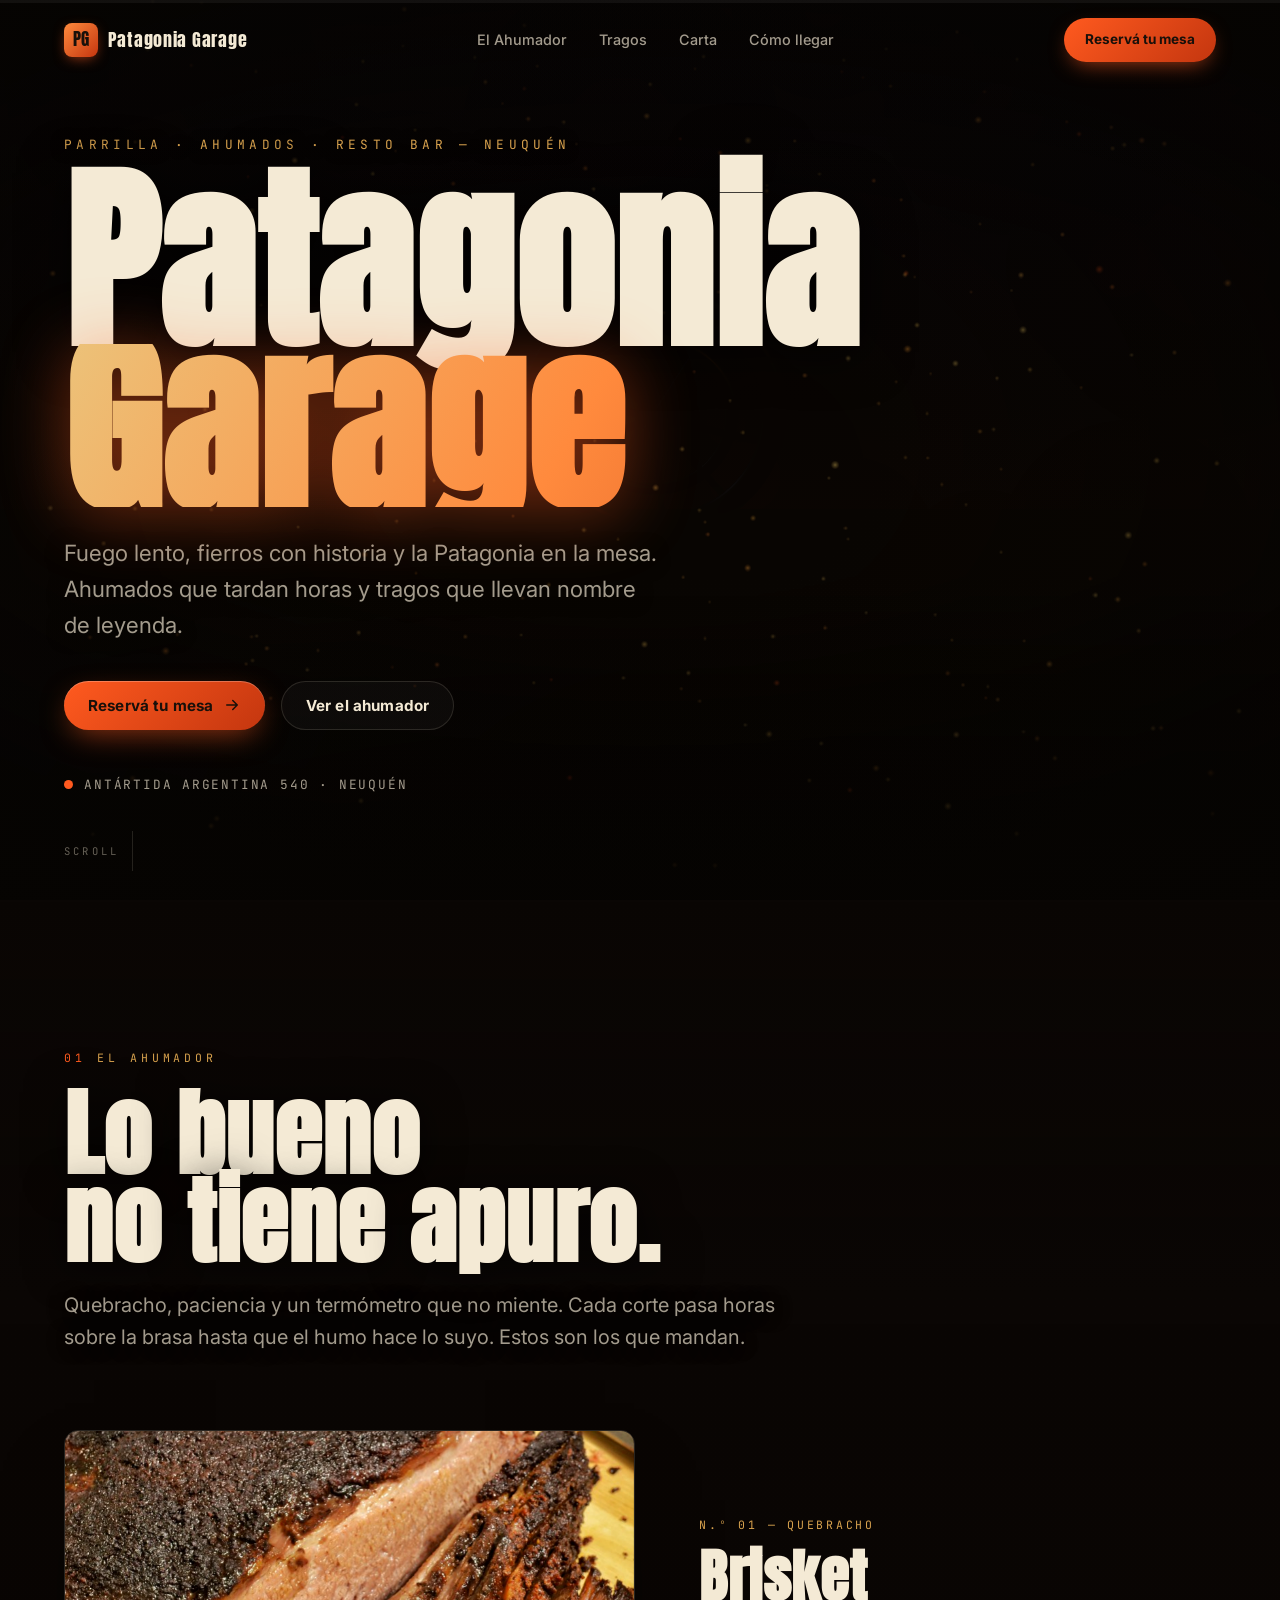
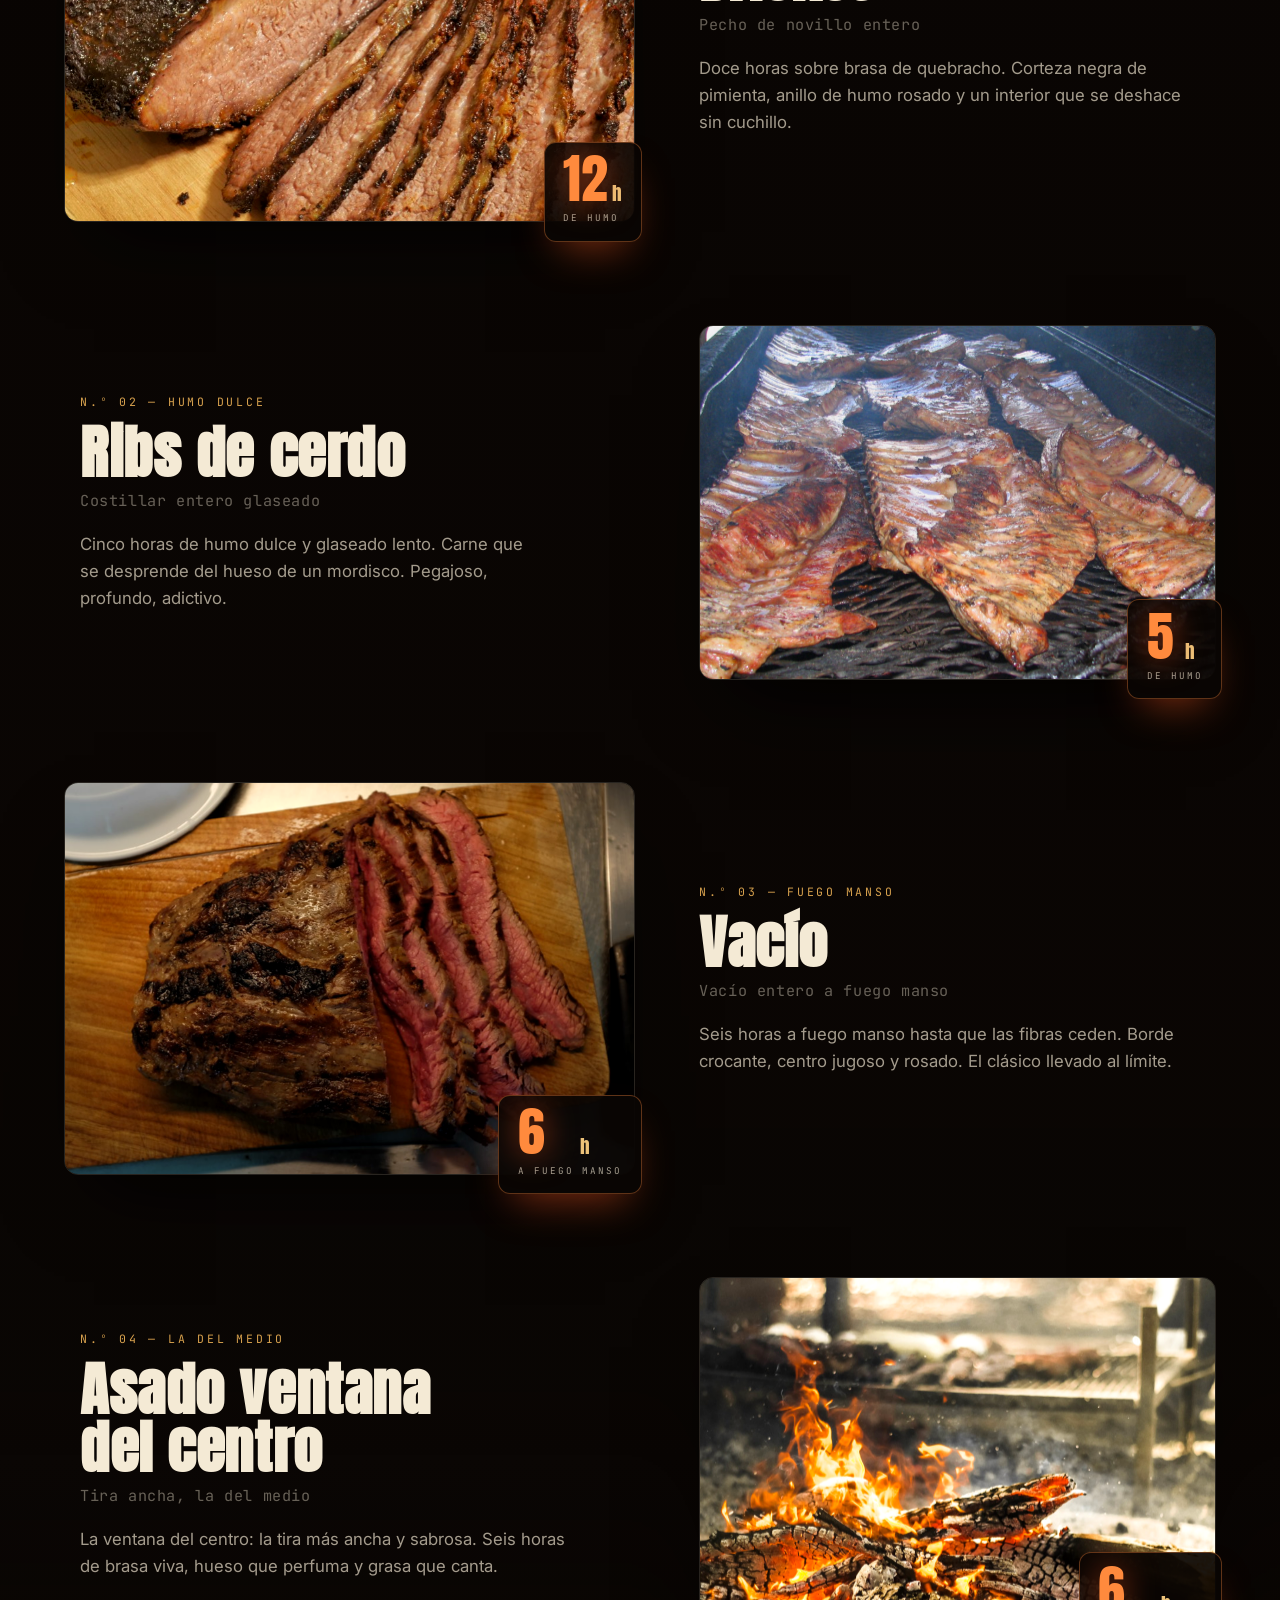
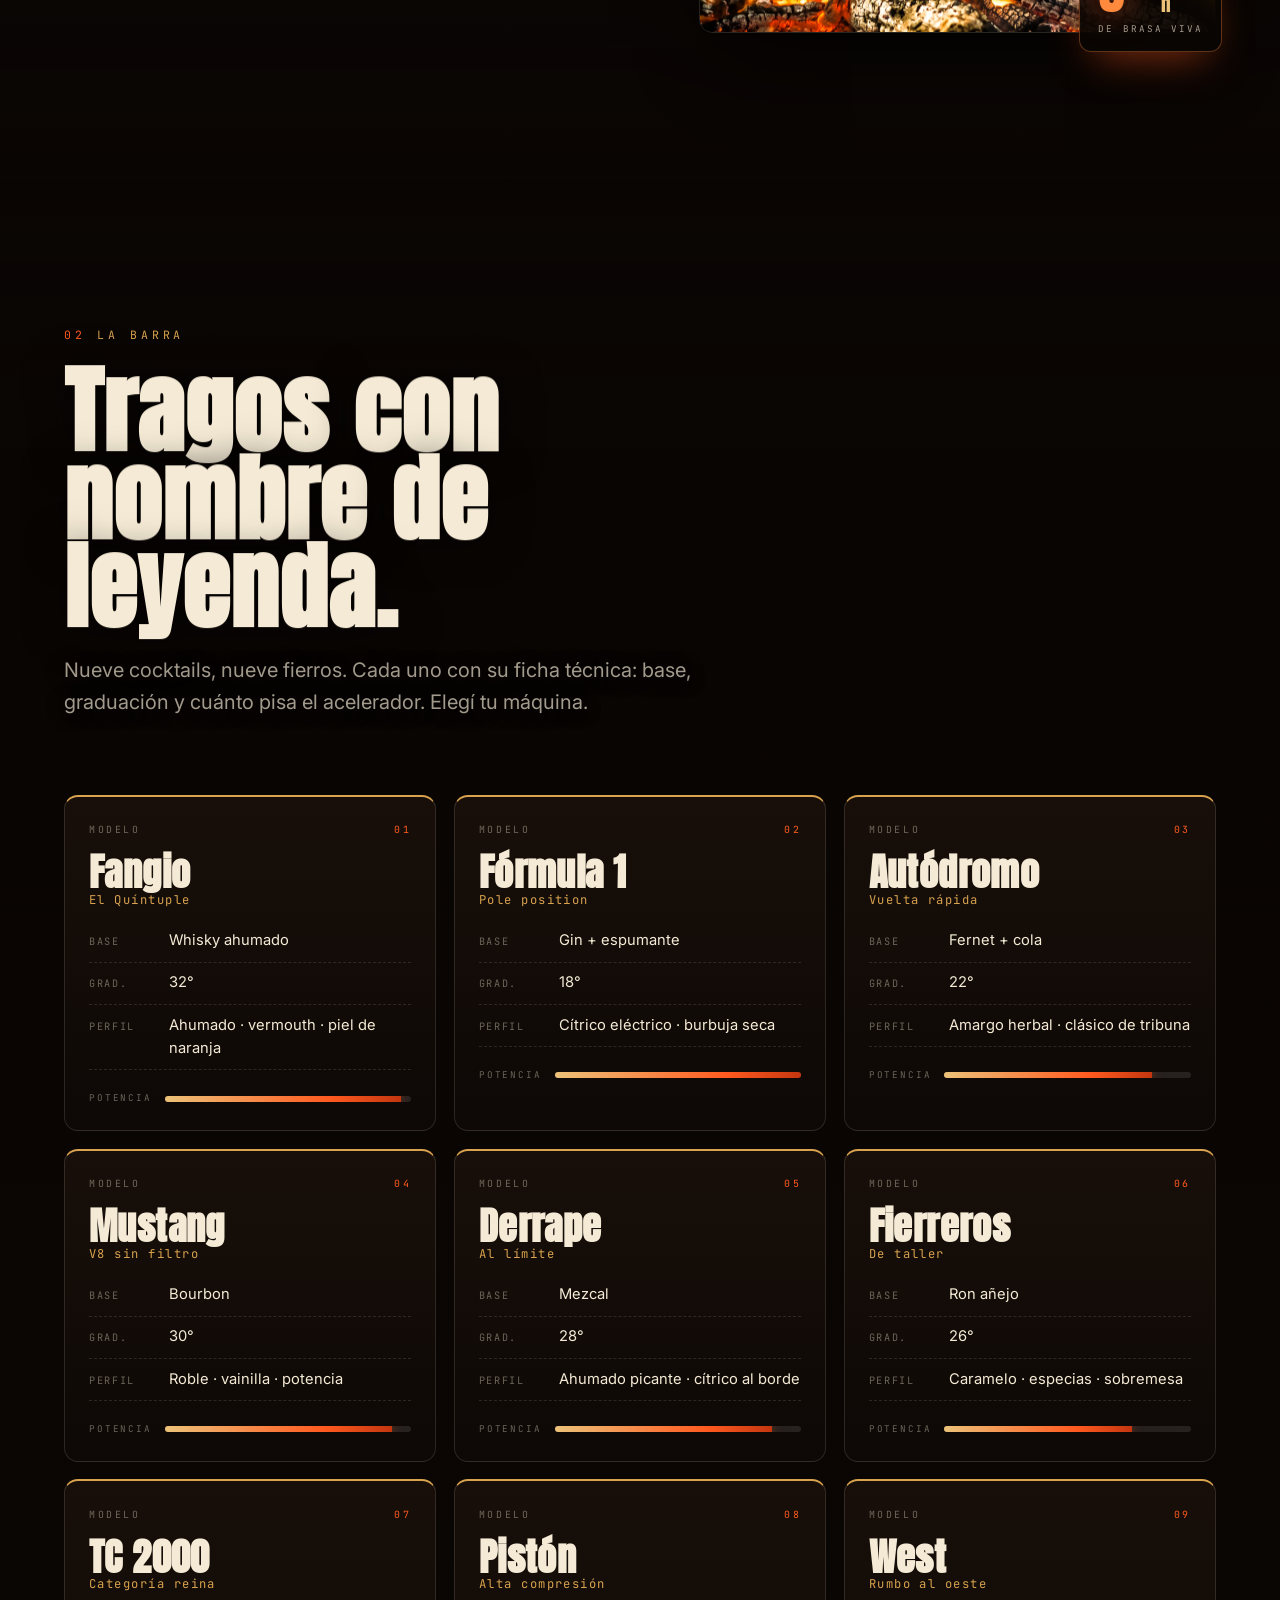
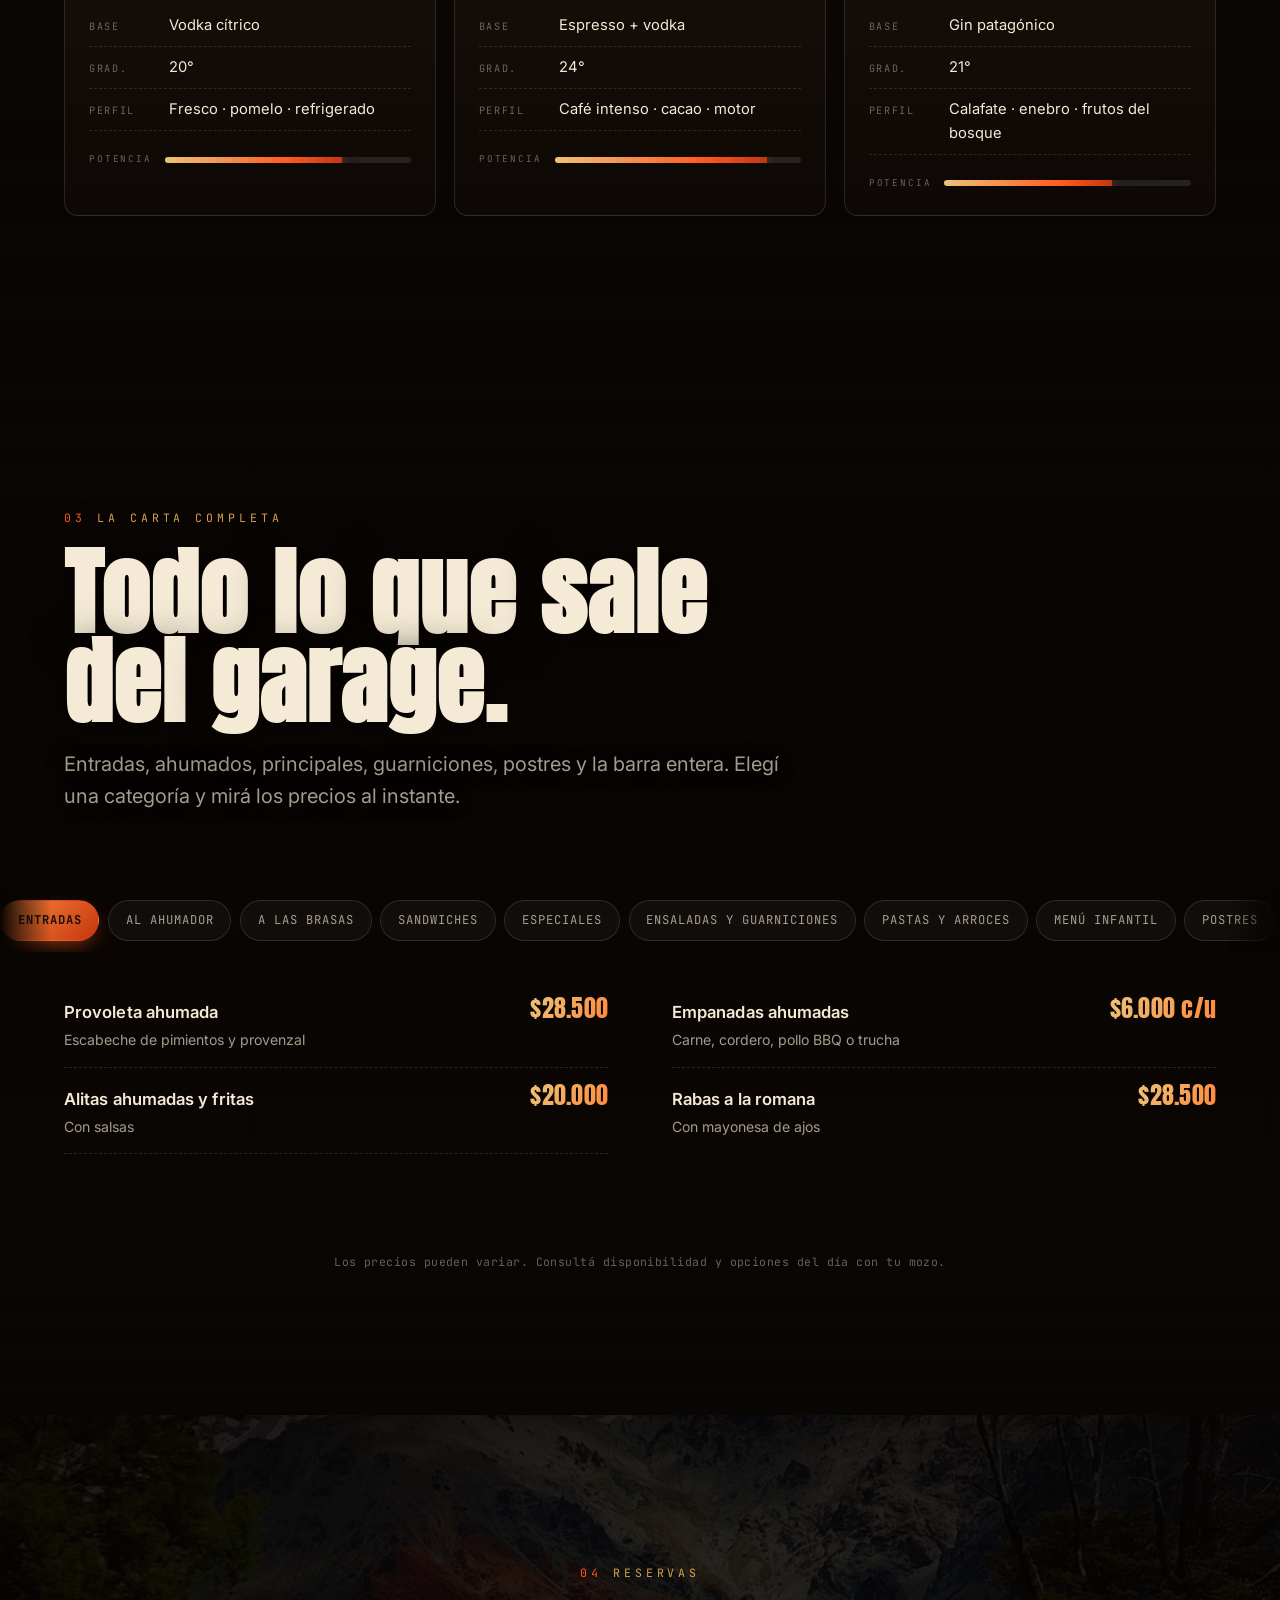
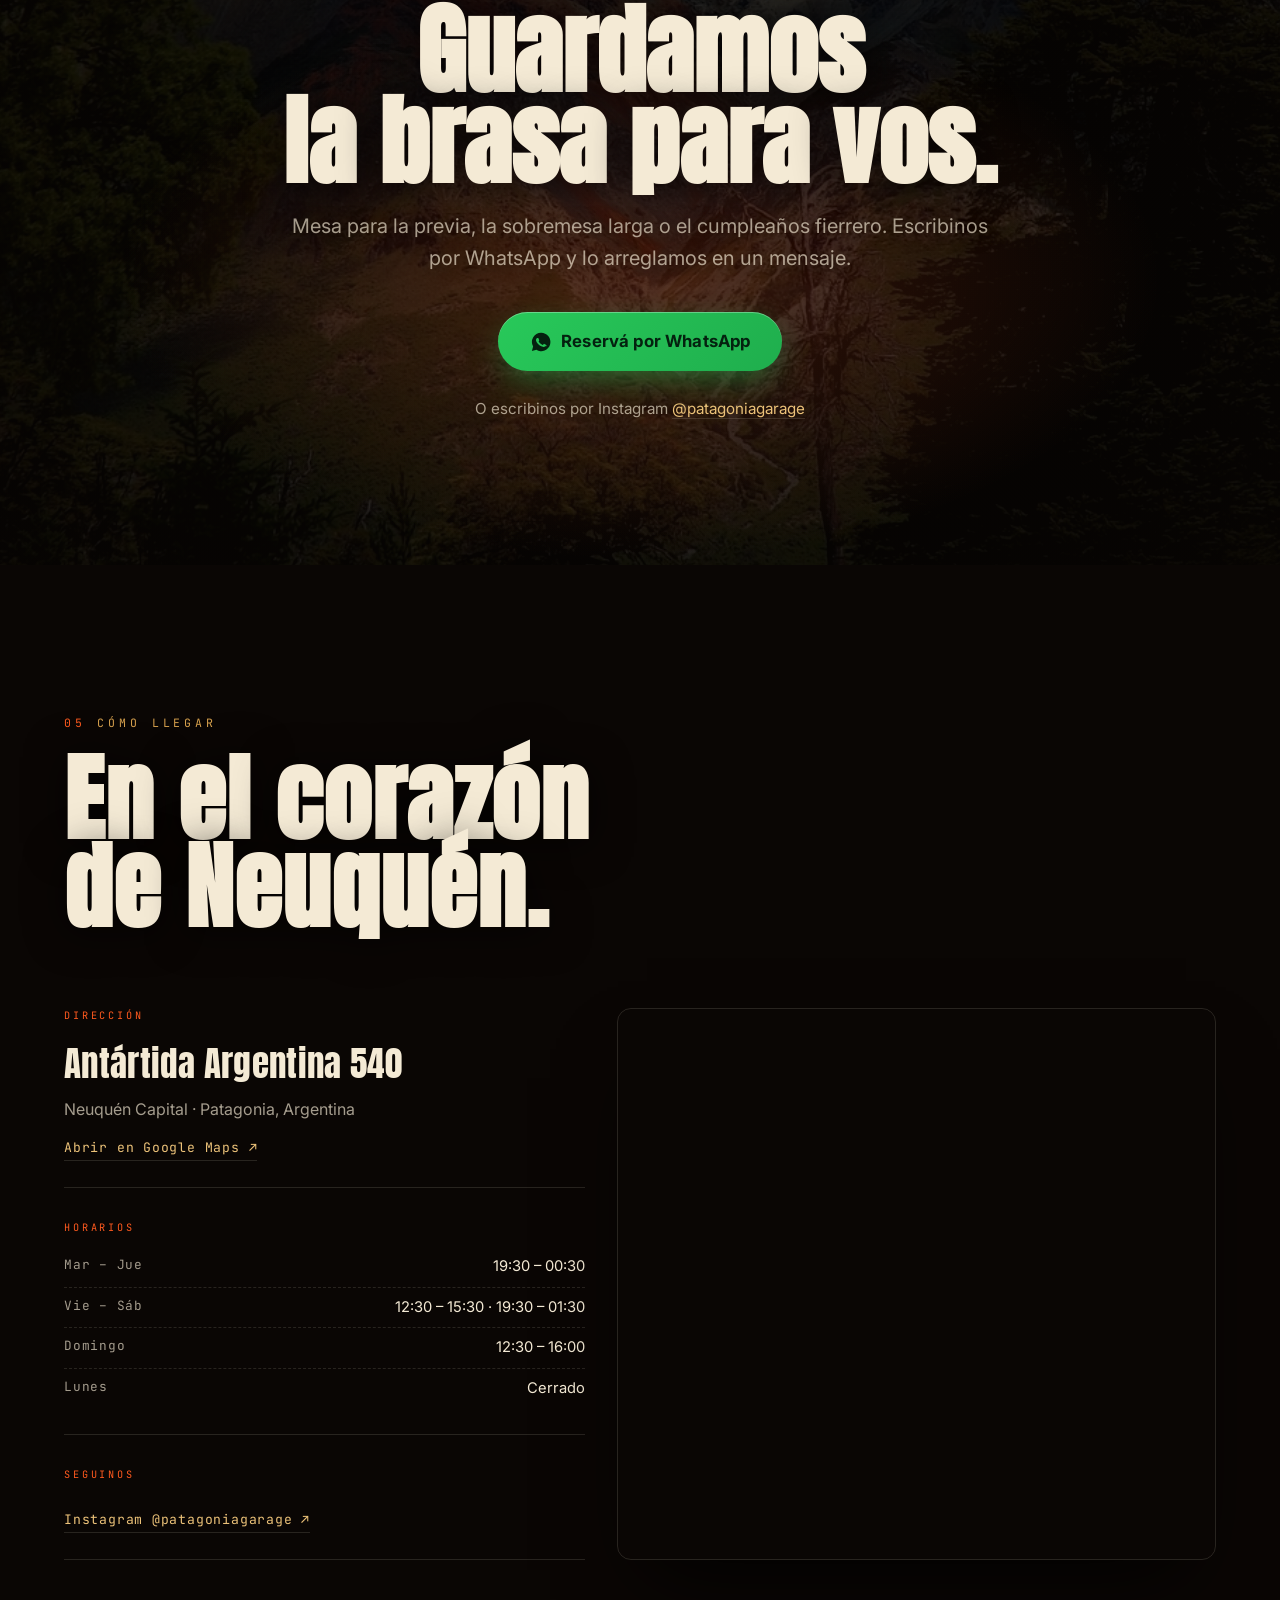
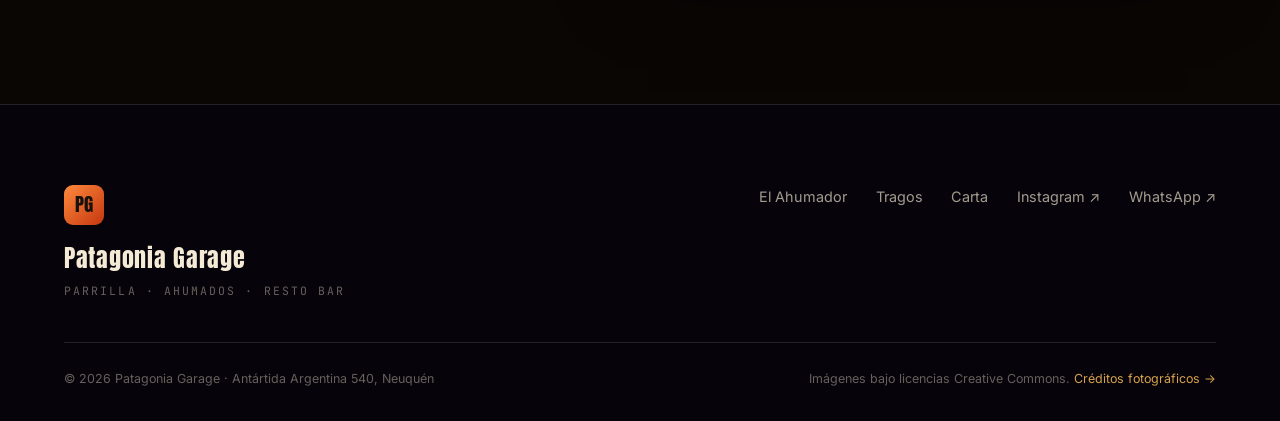
==== index.html @ 69e2805d "Carta digital integrada, 3D optimizado para PC y limpieza - Carta: reemplaza el botón a buenacarta.c" ====
<!doctype html>
<html lang="es">
<head>
  <meta charset="utf-8" />
  <meta name="viewport" content="width=device-width, initial-scale=1" />
  <title>Patagonia Garage — Parrilla, Ahumados & Resto Bar · Neuquén</title>
  <meta name="description" content="Ahumados de fuego lento, tragos con nombre de leyenda y la Patagonia en cada plato. Parrilla & Resto Bar en Antártida Argentina 540, Neuquén." />
  <meta name="theme-color" content="#0a0604" />
  <link rel="icon" href="assets/favicon.svg" type="image/svg+xml" />

  <meta property="og:title" content="Patagonia Garage — Parrilla & Resto Bar · Neuquén" />
  <meta property="og:description" content="Ahumados de fuego lento, tragos con nombre de auto y la Patagonia en la mesa." />
  <meta property="og:type" content="restaurant" />

  <link rel="preconnect" href="https://fonts.googleapis.com" />
  <link rel="preconnect" href="https://fonts.gstatic.com" crossorigin />
  <link rel="stylesheet" href="https://fonts.googleapis.com/css2?family=Anton&family=Inter:wght@300;400;500;600;700;800&family=JetBrains+Mono:wght@400;500;700&display=swap" />

  <link rel="stylesheet" href="styles.css?v=20260602" />
</head>
<body>
  <a class="skip-link" href="#ahumador">Saltar al contenido</a>

  <!-- Splash -->
  <div class="splash" data-splash aria-hidden="true">
    <div class="splash-inner">
      <span class="splash-mark">PG</span>
      <span class="splash-line"></span>
      <span class="splash-word">PATAGONIA GARAGE</span>
    </div>
  </div>

  <!-- Custom cursor -->
  <div class="cursor" data-cursor-root aria-hidden="true">
    <span class="cursor-dot"></span>
    <span class="cursor-ring"></span>
  </div>

  <!-- Scroll progress -->
  <div class="scroll-progress" aria-hidden="true"><span data-scroll-progress></span></div>

  <!-- Persistent 3D scene + contrast layers -->
  <div class="stage" aria-hidden="true">
    <div class="stage-fallback"></div>
    <div class="stage-canvas" data-canvas></div>
    <div class="scrim"></div>
    <div class="vignette"></div>
    <div class="grain"></div>
  </div>

  <!-- Nav -->
  <header class="nav" data-nav>
    <a class="nav-brand" href="#inicio" aria-label="Patagonia Garage — inicio">
      <span class="nav-brand-mark">PG</span>
      <span class="nav-brand-text">Patagonia&nbsp;Garage</span>
    </a>
    <nav class="nav-links" aria-label="Navegación principal">
      <a class="nav-link" href="#ahumador">El Ahumador</a>
      <a class="nav-link" href="#tragos">Tragos</a>
      <a class="nav-link" href="#carta">Carta</a>
      <a class="nav-link" href="#llegar">Cómo llegar</a>
    </nav>
    <a class="nav-cta" data-whatsapp href="https://wa.me/5492995725204?text=Hola!%20Quiero%20hacer%20una%20reserva%20en%20Patagonia%20Garage" target="_blank" rel="noopener">
      Reservá tu mesa
    </a>
    <button class="nav-burger" data-burger aria-label="Abrir menú" aria-expanded="false">
      <span></span><span></span>
    </button>
  </header>

  <!-- Mobile menu -->
  <div class="nav-mobile" data-mobile-menu aria-hidden="true">
    <a class="nav-mobile-link" href="#ahumador">El Ahumador</a>
    <a class="nav-mobile-link" href="#tragos">Tragos</a>
    <a class="nav-mobile-link" href="#carta">Carta</a>
    <a class="nav-mobile-link" href="#reservas">Reservas</a>
    <a class="nav-mobile-link" href="#llegar">Cómo llegar</a>
    <a class="nav-mobile-cta" data-whatsapp href="https://wa.me/5492995725204?text=Hola!%20Quiero%20hacer%20una%20reserva%20en%20Patagonia%20Garage" target="_blank" rel="noopener">Reservá por WhatsApp</a>
  </div>

  <main id="main">

    <!-- ===================== HERO ===================== -->
    <section class="hero" id="inicio">
      <div class="hero-inner">
        <p class="hero-kicker">Parrilla · Ahumados · Resto Bar — Neuquén</p>
        <h1 class="hero-title">
          <span class="l1">Patagonia</span>
          <span class="l2">Garage</span>
        </h1>
        <p class="hero-sub" data-reveal>
          Fuego lento, fierros con historia y la Patagonia en la mesa.
          Ahumados que tardan horas y tragos que llevan nombre de leyenda.
        </p>
        <div class="hero-actions" data-reveal>
          <a class="btn btn-fire" data-whatsapp href="https://wa.me/5492995725204?text=Hola!%20Quiero%20hacer%20una%20reserva%20en%20Patagonia%20Garage" target="_blank" rel="noopener">
            <span>Reservá tu mesa</span>
            <svg viewBox="0 0 24 24" width="18" height="18" aria-hidden="true"><path d="M5 12h14M13 6l6 6-6 6" fill="none" stroke="currentColor" stroke-width="2" stroke-linecap="round" stroke-linejoin="round"/></svg>
          </a>
          <a class="btn btn-ghost" href="#ahumador">Ver el ahumador</a>
        </div>
        <div class="hero-meta" data-reveal>
          <span class="dot"></span>
          <span>Antártida Argentina 540 · Neuquén</span>
        </div>
      </div>
      <a class="hero-scroll" href="#ahumador" aria-label="Bajar">
        <span>Scroll</span>
        <span class="hero-scroll-bar"><i></i></span>
      </a>
    </section>

    <!-- ===================== EL AHUMADOR ===================== -->
    <section class="section smoker" id="ahumador" data-section>
      <div class="section-head">
        <p class="kicker" data-reveal><span class="kicker-no">01</span> El Ahumador</p>
        <h2 class="section-title" data-split="words">Lo bueno<br>no tiene&nbsp;apuro.</h2>
        <p class="section-lead" data-reveal>
          Quebracho, paciencia y un termómetro que no miente. Cada corte pasa horas
          sobre la brasa hasta que el humo hace lo suyo. Estos son los que mandan.
        </p>
      </div>

      <div class="dishes" data-dishes>

        <article class="dish" data-reveal>
          <figure class="dish-media">
            <div class="dish-frame"><img src="assets/img/brisket.jpg" alt="Brisket ahumado en rodajas con corteza negra y anillo de humo" loading="lazy" decoding="async" data-parallax /></div>
            <div class="dish-gauge"><span class="g-num" data-count-to="12">12</span><span class="g-unit">h</span><span class="g-label">de humo</span></div>
          </figure>
          <div class="dish-body">
            <p class="dish-index">N.º 01 — Quebracho</p>
            <h3 class="dish-name">Brisket</h3>
            <p class="dish-cut">Pecho de novillo entero</p>
            <p class="dish-desc">Doce horas sobre brasa de quebracho. Corteza negra de pimienta, anillo de humo rosado y un interior que se deshace sin cuchillo.</p>
          </div>
        </article>

        <article class="dish dish--rev" data-reveal>
          <figure class="dish-media">
            <div class="dish-frame"><img src="assets/img/ribs.jpg" alt="Costillar de cerdo glaseado sobre la parrilla" loading="lazy" decoding="async" data-parallax /></div>
            <div class="dish-gauge"><span class="g-num" data-count-to="5">5</span><span class="g-unit">h</span><span class="g-label">de humo</span></div>
          </figure>
          <div class="dish-body">
            <p class="dish-index">N.º 02 — Humo dulce</p>
            <h3 class="dish-name">Ribs de cerdo</h3>
            <p class="dish-cut">Costillar entero glaseado</p>
            <p class="dish-desc">Cinco horas de humo dulce y glaseado lento. Carne que se desprende del hueso de un mordisco. Pegajoso, profundo, adictivo.</p>
          </div>
        </article>

        <article class="dish" data-reveal>
          <figure class="dish-media">
            <div class="dish-frame"><img src="assets/img/vacio.jpg" alt="Vacío grillado en rodajas, jugoso y rosado" loading="lazy" decoding="async" data-parallax /></div>
            <div class="dish-gauge"><span class="g-num" data-count-to="6">6</span><span class="g-unit">h</span><span class="g-label">a fuego manso</span></div>
          </figure>
          <div class="dish-body">
            <p class="dish-index">N.º 03 — Fuego manso</p>
            <h3 class="dish-name">Vacío</h3>
            <p class="dish-cut">Vacío entero a fuego manso</p>
            <p class="dish-desc">Seis horas a fuego manso hasta que las fibras ceden. Borde crocante, centro jugoso y rosado. El clásico llevado al límite.</p>
          </div>
        </article>

        <article class="dish dish--rev" data-reveal>
          <figure class="dish-media">
            <div class="dish-frame"><img src="assets/img/asado.jpg" alt="Asado a la brasa viva con fuego de quebracho" loading="lazy" decoding="async" data-parallax /></div>
            <div class="dish-gauge"><span class="g-num" data-count-to="6">6</span><span class="g-unit">h</span><span class="g-label">de brasa viva</span></div>
          </figure>
          <div class="dish-body">
            <p class="dish-index">N.º 04 — La del medio</p>
            <h3 class="dish-name">Asado ventana del centro</h3>
            <p class="dish-cut">Tira ancha, la del medio</p>
            <p class="dish-desc">La ventana del centro: la tira más ancha y sabrosa. Seis horas de brasa viva, hueso que perfuma y grasa que canta.</p>
          </div>
        </article>

      </div>
    </section>

    <!-- ===================== TRAGOS ===================== -->
    <section class="section drinks" id="tragos" data-section>
      <div class="section-head">
        <p class="kicker" data-reveal><span class="kicker-no">02</span> La barra</p>
        <h2 class="section-title" data-split="words">Tragos con<br>nombre de&nbsp;leyenda.</h2>
        <p class="section-lead" data-reveal>
          Nueve cocktails, nueve fierros. Cada uno con su ficha técnica: base, graduación
          y cuánto pisa el acelerador. Elegí tu máquina.
        </p>
      </div>

      <div class="specs" data-cocktails>

        <article class="spec" data-tilt data-reveal>
          <header class="spec-top"><span class="spec-tag">Modelo</span><span class="spec-num">01</span></header>
          <h3 class="spec-name">Fangio</h3>
          <p class="spec-model">El Quíntuple</p>
          <dl class="spec-rows">
            <div><dt>Base</dt><dd>Whisky ahumado</dd></div>
            <div><dt>Grad.</dt><dd>32°</dd></div>
            <div><dt>Perfil</dt><dd>Ahumado · vermouth · piel de naranja</dd></div>
          </dl>
          <div class="rpm"><span class="rpm-label">Potencia</span><span class="rpm-bar"><i data-rpm="96"></i></span></div>
        </article>

        <article class="spec" data-tilt data-reveal>
          <header class="spec-top"><span class="spec-tag">Modelo</span><span class="spec-num">02</span></header>
          <h3 class="spec-name">Fórmula 1</h3>
          <p class="spec-model">Pole position</p>
          <dl class="spec-rows">
            <div><dt>Base</dt><dd>Gin + espumante</dd></div>
            <div><dt>Grad.</dt><dd>18°</dd></div>
            <div><dt>Perfil</dt><dd>Cítrico eléctrico · burbuja seca</dd></div>
          </dl>
          <div class="rpm"><span class="rpm-label">Potencia</span><span class="rpm-bar"><i data-rpm="100"></i></span></div>
        </article>

        <article class="spec" data-tilt data-reveal>
          <header class="spec-top"><span class="spec-tag">Modelo</span><span class="spec-num">03</span></header>
          <h3 class="spec-name">Autódromo</h3>
          <p class="spec-model">Vuelta rápida</p>
          <dl class="spec-rows">
            <div><dt>Base</dt><dd>Fernet + cola</dd></div>
            <div><dt>Grad.</dt><dd>22°</dd></div>
            <div><dt>Perfil</dt><dd>Amargo herbal · clásico de tribuna</dd></div>
          </dl>
          <div class="rpm"><span class="rpm-label">Potencia</span><span class="rpm-bar"><i data-rpm="84"></i></span></div>
        </article>

        <article class="spec" data-tilt data-reveal>
          <header class="spec-top"><span class="spec-tag">Modelo</span><span class="spec-num">04</span></header>
          <h3 class="spec-name">Mustang</h3>
          <p class="spec-model">V8 sin filtro</p>
          <dl class="spec-rows">
            <div><dt>Base</dt><dd>Bourbon</dd></div>
            <div><dt>Grad.</dt><dd>30°</dd></div>
            <div><dt>Perfil</dt><dd>Roble · vainilla · potencia</dd></div>
          </dl>
          <div class="rpm"><span class="rpm-label">Potencia</span><span class="rpm-bar"><i data-rpm="92"></i></span></div>
        </article>

        <article class="spec" data-tilt data-reveal>
          <header class="spec-top"><span class="spec-tag">Modelo</span><span class="spec-num">05</span></header>
          <h3 class="spec-name">Derrape</h3>
          <p class="spec-model">Al límite</p>
          <dl class="spec-rows">
            <div><dt>Base</dt><dd>Mezcal</dd></div>
            <div><dt>Grad.</dt><dd>28°</dd></div>
            <div><dt>Perfil</dt><dd>Ahumado picante · cítrico al borde</dd></div>
          </dl>
          <div class="rpm"><span class="rpm-label">Potencia</span><span class="rpm-bar"><i data-rpm="88"></i></span></div>
        </article>

        <article class="spec" data-tilt data-reveal>
          <header class="spec-top"><span class="spec-tag">Modelo</span><span class="spec-num">06</span></header>
          <h3 class="spec-name">Fierreros</h3>
          <p class="spec-model">De taller</p>
          <dl class="spec-rows">
            <div><dt>Base</dt><dd>Ron añejo</dd></div>
            <div><dt>Grad.</dt><dd>26°</dd></div>
            <div><dt>Perfil</dt><dd>Caramelo · especias · sobremesa</dd></div>
          </dl>
          <div class="rpm"><span class="rpm-label">Potencia</span><span class="rpm-bar"><i data-rpm="76"></i></span></div>
        </article>

        <article class="spec" data-tilt data-reveal>
          <header class="spec-top"><span class="spec-tag">Modelo</span><span class="spec-num">07</span></header>
          <h3 class="spec-name">TC 2000</h3>
          <p class="spec-model">Categoría reina</p>
          <dl class="spec-rows">
            <div><dt>Base</dt><dd>Vodka cítrico</dd></div>
            <div><dt>Grad.</dt><dd>20°</dd></div>
            <div><dt>Perfil</dt><dd>Fresco · pomelo · refrigerado</dd></div>
          </dl>
          <div class="rpm"><span class="rpm-label">Potencia</span><span class="rpm-bar"><i data-rpm="72"></i></span></div>
        </article>

        <article class="spec" data-tilt data-reveal>
          <header class="spec-top"><span class="spec-tag">Modelo</span><span class="spec-num">08</span></header>
          <h3 class="spec-name">Pistón</h3>
          <p class="spec-model">Alta compresión</p>
          <dl class="spec-rows">
            <div><dt>Base</dt><dd>Espresso + vodka</dd></div>
            <div><dt>Grad.</dt><dd>24°</dd></div>
            <div><dt>Perfil</dt><dd>Café intenso · cacao · motor</dd></div>
          </dl>
          <div class="rpm"><span class="rpm-label">Potencia</span><span class="rpm-bar"><i data-rpm="86"></i></span></div>
        </article>

        <article class="spec" data-tilt data-reveal>
          <header class="spec-top"><span class="spec-tag">Modelo</span><span class="spec-num">09</span></header>
          <h3 class="spec-name">West</h3>
          <p class="spec-model">Rumbo al oeste</p>
          <dl class="spec-rows">
            <div><dt>Base</dt><dd>Gin patagónico</dd></div>
            <div><dt>Grad.</dt><dd>21°</dd></div>
            <div><dt>Perfil</dt><dd>Calafate · enebro · frutos del bosque</dd></div>
          </dl>
          <div class="rpm"><span class="rpm-label">Potencia</span><span class="rpm-bar"><i data-rpm="68"></i></span></div>
        </article>

      </div>
    </section>

    <!-- ===================== CARTA ===================== -->
    <section class="section carta" id="carta" data-section>
      <div class="section-head">
        <p class="kicker" data-reveal><span class="kicker-no">03</span> La carta completa</p>
        <h2 class="section-title" data-split="words">Todo lo que sale<br>del garage.</h2>
        <p class="section-lead" data-reveal>
          Entradas, ahumados, principales, guarniciones, postres y la barra entera.
          Elegí una categoría y mirá los precios al instante.
        </p>
      </div>

      <div class="carta-menu" data-menu-root data-reveal>
        <div class="carta-tabs" data-menu-tabs role="tablist" aria-label="Categorías de la carta"></div>
        <div class="carta-panels" data-menu-panels aria-live="polite">
          <p class="carta-loading">Cargando la carta…</p>
        </div>
        <p class="carta-note" data-menu-note></p>
      </div>
    </section>

    <!-- ===================== RESERVAS ===================== -->
    <section class="section reservas" id="reservas" data-section>
      <div class="reservas-bg" data-parallax-res style="background-image:url('assets/img/patagonia.jpg')"></div>
      <div class="reservas-inner">
        <p class="kicker" data-reveal><span class="kicker-no">04</span> Reservas</p>
        <h2 class="reservas-title" data-split="words">Guardamos<br>la brasa para&nbsp;vos.</h2>
        <p class="section-lead" data-reveal>
          Mesa para la previa, la sobremesa larga o el cumpleaños fierrero.
          Escribinos por WhatsApp y lo arreglamos en un mensaje.
        </p>
        <a class="btn btn-wa btn-lg" data-whatsapp href="https://wa.me/5492995725204?text=Hola!%20Quiero%20hacer%20una%20reserva%20en%20Patagonia%20Garage" target="_blank" rel="noopener" data-reveal>
          <svg viewBox="0 0 24 24" width="22" height="22" aria-hidden="true"><path fill="currentColor" d="M12 2a10 10 0 0 0-8.6 15l-1.3 4.8 4.9-1.3A10 10 0 1 0 12 2Zm5.3 14.1c-.2.6-1.3 1.2-1.8 1.2-.5.1-1 .2-3.3-.7-2.8-1.1-4.5-3.9-4.7-4.1-.1-.2-1-1.4-1-2.6s.6-1.8.9-2.1c.2-.2.5-.3.7-.3h.5c.2 0 .4 0 .6.5l.8 1.9c.1.2.1.4 0 .5l-.3.5c-.2.2-.3.4-.1.7.2.3.8 1.3 1.7 2.1 1.2 1 2.1 1.4 2.4 1.5.2.1.4.1.6-.1l.7-.9c.2-.3.4-.2.6-.1l1.8.9c.3.1.5.2.5.3.1.2.1.9-.1 1.5Z"/></svg>
          <span>Reservá por WhatsApp</span>
        </a>
        <p class="reservas-alt" data-reveal>
          O escribinos por Instagram <a data-ig href="https://www.instagram.com/patagoniagarage/" target="_blank" rel="noopener">@patagoniagarage</a>
        </p>
      </div>
    </section>

    <!-- ===================== CÓMO LLEGAR ===================== -->
    <section class="section llegar" id="llegar" data-section>
      <div class="section-head">
        <p class="kicker" data-reveal><span class="kicker-no">05</span> Cómo llegar</p>
        <h2 class="section-title" data-split="words">En el corazón<br>de Neuquén.</h2>
      </div>
      <div class="llegar-grid">
        <div class="llegar-info" data-reveal>
          <div class="info-block">
            <span class="info-label">Dirección</span>
            <p class="info-big">Antártida Argentina 540</p>
            <p class="info-sub">Neuquén Capital · Patagonia, Argentina</p>
            <a class="info-link" data-maps href="https://www.google.com/maps/search/?api=1&query=Ant%C3%A1rtida%20Argentina%20540%2C%20Neuqu%C3%A9n%2C%20Argentina" target="_blank" rel="noopener">Abrir en Google Maps ↗</a>
          </div>
          <div class="info-block">
            <span class="info-label">Horarios</span>
            <ul class="info-hours" data-hours>
              <li><span>Mar – Jue</span><span>19:30 – 00:30</span></li>
              <li><span>Vie – Sáb</span><span>12:30 – 15:30 · 19:30 – 01:30</span></li>
              <li><span>Domingo</span><span>12:30 – 16:00</span></li>
              <li><span>Lunes</span><span>Cerrado</span></li>
            </ul>
          </div>
          <div class="info-block">
            <span class="info-label">Seguinos</span>
            <a class="info-link" data-ig href="https://www.instagram.com/patagoniagarage/" target="_blank" rel="noopener">Instagram @patagoniagarage ↗</a>
          </div>
        </div>
        <div class="llegar-map" data-reveal>
          <iframe
            title="Mapa — Antártida Argentina 540, Neuquén"
            src="https://www.google.com/maps?q=Ant%C3%A1rtida%20Argentina%20540%2C%20Neuqu%C3%A9n%2C%20Argentina&output=embed"
            loading="lazy" referrerpolicy="no-referrer-when-downgrade"></iframe>
        </div>
      </div>
    </section>

  </main>

  <!-- ===================== FOOTER ===================== -->
  <footer class="footer">
    <div class="footer-top">
      <div class="footer-brand">
        <span class="footer-mark">PG</span>
        <p class="footer-name">Patagonia Garage</p>
        <p class="footer-tag">Parrilla · Ahumados · Resto Bar</p>
      </div>
      <nav class="footer-nav" aria-label="Pie de página">
        <a href="#ahumador">El Ahumador</a>
        <a href="#tragos">Tragos</a>
        <a href="#carta">Carta</a>
        <a data-ig href="https://www.instagram.com/patagoniagarage/" target="_blank" rel="noopener">Instagram ↗</a>
        <a data-whatsapp href="https://wa.me/5492995725204?text=Hola!%20Quiero%20hacer%20una%20reserva%20en%20Patagonia%20Garage" target="_blank" rel="noopener">WhatsApp ↗</a>
      </nav>
    </div>
    <div class="footer-bottom">
      <p>© <span data-year>2026</span> Patagonia Garage · Antártida Argentina 540, Neuquén</p>
      <p class="footer-credits">Imágenes bajo licencias Creative Commons. <a href="creditos.html">Créditos fotográficos →</a></p>
    </div>
  </footer>

  <!-- Scripts: libs first (defer keeps order), then data, scene, entry -->
  <script defer src="lib/gsap.min.js"></script>
  <script defer src="lib/ScrollTrigger.min.js"></script>
  <script defer src="lib/three.min.js"></script>
  <script defer src="lib/manifest.js?v=20260602"></script>
  <script defer src="lib/three-scene.js?v=20260602"></script>
  <script defer src="main.js?v=20260602"></script>
</body>
</html>
---- styles.css ----
/* =============================================================
   PATAGONIA GARAGE — styles.css
   Archetype: Cinematic 3D Storytelling (fire / metal / Patagonia)
   ============================================================= */

/* 1. Tokens --------------------------------------------------- */
@property --rpm { syntax: "<length-percentage>"; inherits: false; initial-value: 0%; }

:root {
  --bg-deep:  #0a0604;
  --bg-soft:  #120b06;
  --bg-card:  rgba(24, 15, 9, 0.66);

  --ember:    #ff5a1f;
  --ember-2:  #ff8a3d;
  --ember-deep:#c4360f;
  --brass:    #d8a24e;
  --brass-2:  #ecc279;
  --steel:    #9aa3b0;
  --wa:       #1fae4d;

  --text:     #f4ead5;
  --text-mute:rgba(244, 234, 213, 0.66);
  --text-dim: rgba(244, 234, 213, 0.40);
  --line:     rgba(244, 234, 213, 0.13);

  --display:  "Anton", "Arial Narrow", sans-serif;
  --sans:     "Inter", system-ui, -apple-system, sans-serif;
  --mono:     "JetBrains Mono", ui-monospace, monospace;

  --ease-out:   cubic-bezier(0.16, 1, 0.3, 1);
  --ease-soft:  cubic-bezier(0.25, 0.46, 0.45, 0.94);
  --maxw: 1280px;
  --pad: clamp(1.2rem, 5vw, 5rem);
}

/* 2. Reset & base --------------------------------------------- */
*, *::before, *::after { box-sizing: border-box; margin: 0; }
html {
  -webkit-text-size-adjust: 100%;
  scroll-behavior: smooth;
  overflow-x: clip;
}
body {
  font-family: var(--sans);
  font-size: 16px;
  line-height: 1.6;
  color: var(--text);
  background: var(--bg-deep);
  -webkit-font-smoothing: antialiased;
  text-rendering: optimizeLegibility;
  overflow-x: clip;
  overscroll-behavior-y: none;
}
img, svg, iframe { display: block; max-width: 100%; }
img { height: auto; }
button { font: inherit; color: inherit; cursor: pointer; border: 0; background: none; }
a { color: inherit; text-decoration: none; }
p { text-wrap: pretty; }
h1, h2, h3 { text-wrap: balance; line-height: 1; }
ul { list-style: none; padding: 0; }
::selection { background: var(--ember); color: #1a0d05; }
:focus-visible { outline: 2px solid var(--ember); outline-offset: 3px; border-radius: 4px; }

.skip-link {
  position: fixed; top: -120px; left: 1rem; z-index: 10001;
  padding: .7rem 1.1rem; background: var(--ember); color: #1a0d05;
  font-weight: 700; border-radius: 8px; transition: top .3s var(--ease-out);
}
.skip-link:focus { top: 1rem; }

/* 3. Stage — persistent 3D + contrast layers ------------------ */
.stage { position: fixed; inset: 0; z-index: 0; pointer-events: none; }
.stage-fallback {
  position: absolute; inset: 0;
  background:
    radial-gradient(120% 80% at 50% 118%, rgba(255,90,31,0.42), transparent 55%),
    radial-gradient(90% 60% at 50% 100%, rgba(255,138,61,0.22), transparent 60%),
    linear-gradient(180deg, #06040a 0%, #0a0604 45%, #160a05 100%);
}
.stage-canvas { position: absolute; inset: 0; }
.stage-canvas canvas { display: block; width: 100% !important; height: 100% !important; }
.scrim    { position: absolute; inset: 0; background: rgba(8,5,3,0.30); }
.vignette {
  position: absolute; inset: 0;
  background:
    radial-gradient(ellipse at center, transparent 26%, rgba(6,4,2,0.42) 70%, rgba(6,4,2,0.86) 100%),
    linear-gradient(180deg, rgba(6,4,2,0.62) 0%, transparent 26%, transparent 64%, rgba(6,4,2,0.78) 100%);
}
.grain {
  position: absolute; inset: 0; opacity: 0.05; mix-blend-mode: overlay;
  background-image: url("data:image/svg+xml,%3Csvg xmlns='http://www.w3.org/2000/svg' viewBox='0 0 200 200'%3E%3Cfilter id='n'%3E%3CfeTurbulence type='fractalNoise' baseFrequency='0.9' numOctaves='3' stitchTiles='stitch'/%3E%3CfeColorMatrix values='0 0 0 0 0 0 0 0 0 0 0 0 0 0 0 0 0 0 0.5 0'/%3E%3C/filter%3E%3Crect width='100%25' height='100%25' filter='url(%23n)'/%3E%3C/svg%3E");
  background-size: 220px 220px;
}

/* main floats above the stage */
#main { position: relative; z-index: 1; }

/* 4. Splash --------------------------------------------------- */
.splash {
  position: fixed; inset: 0; z-index: 10000;
  background: var(--bg-deep);
  display: grid; place-items: center;
  transition: opacity .9s var(--ease-out), clip-path 1.1s var(--ease-out);
  animation: splashSafety .01s 4.5s forwards;
}
.splash-inner { display: grid; place-items: center; gap: 1.1rem; text-align: center; }
.splash-mark {
  font-family: var(--display); font-size: clamp(3.5rem, 12vw, 7rem);
  letter-spacing: .04em;
  background: linear-gradient(180deg, var(--brass-2), var(--ember));
  -webkit-background-clip: text; background-clip: text; color: transparent;
  filter: drop-shadow(0 0 26px rgba(255,90,31,.55));
  animation: markPulse 1.6s var(--ease-soft) infinite alternate;
}
.splash-line {
  width: 0; height: 2px; background: linear-gradient(90deg, transparent, var(--ember), transparent);
  animation: lineGrow 1.4s var(--ease-out) forwards;
}
.splash-word {
  font-family: var(--mono); font-size: .7rem; letter-spacing: .42em;
  color: var(--text-dim); text-indent: .42em;
}
.splash.is-out { opacity: 0; pointer-events: none; clip-path: inset(0 0 100% 0); }
@keyframes splashSafety { to { opacity: 0; pointer-events: none; clip-path: inset(0 0 100% 0); } }
@keyframes markPulse { to { filter: drop-shadow(0 0 40px rgba(255,90,31,.9)); } }
@keyframes lineGrow { to { width: min(280px, 60vw); } }

/* 5. Custom cursor -------------------------------------------- */
.cursor { position: fixed; top: 0; left: 0; z-index: 9999; pointer-events: none;
  display: none; mix-blend-mode: difference; opacity: 0; transition: opacity .25s var(--ease-out); }
.cursor.is-ready { opacity: 1; }
@media (hover: hover) and (pointer: fine) { .cursor { display: block; } }
.cursor-dot, .cursor-ring { position: fixed; top: 0; left: 0; will-change: transform; }
.cursor-dot { width: 6px; height: 6px; margin: -3px; background: #fff; border-radius: 50%; }
.cursor-ring { width: 34px; height: 34px; margin: -17px; border: 1px solid #fff; border-radius: 50%;
  transition: width .35s var(--ease-out), height .35s var(--ease-out), margin .35s var(--ease-out); }
.cursor.is-interactive .cursor-ring { width: 56px; height: 56px; margin: -28px; }
.has-cursor, .has-cursor a, .has-cursor button { cursor: none; }

/* 6. Scroll progress ------------------------------------------ */
.scroll-progress { position: fixed; top: 0; left: 0; right: 0; height: 3px; z-index: 200;
  background: rgba(255,255,255,0.05); pointer-events: none; }
.scroll-progress span { display: block; height: 100%; transform-origin: 0 0; transform: scaleX(0);
  background: linear-gradient(90deg, var(--ember-deep), var(--ember), var(--brass-2));
  box-shadow: 0 0 14px rgba(255,90,31,.7); transition: transform .08s linear; }

/* 7. Buttons -------------------------------------------------- */
.btn {
  --gap: .6rem;
  position: relative; display: inline-flex; align-items: center; gap: var(--gap);
  padding: .95rem 1.5rem; border-radius: 999px; font-weight: 700; font-size: .95rem;
  letter-spacing: .01em; line-height: 1;
  transition: transform .4s var(--ease-soft), box-shadow .4s var(--ease-soft), background .3s;
}
.btn svg { transition: transform .4s var(--ease-out); }
.btn-fire { background: linear-gradient(135deg, var(--ember), var(--ember-deep)); color: #18100a;
  box-shadow: 0 10px 30px -8px rgba(255,90,31,.6), inset 0 1px 0 rgba(255,255,255,.25); }
.btn-fire:hover { transform: translateY(-3px); box-shadow: 0 20px 48px -10px rgba(255,90,31,.8), inset 0 1px 0 rgba(255,255,255,.3); }
.btn-fire:hover svg { transform: translateX(4px); }
.btn-ghost { color: var(--text); border: 1px solid var(--line); background: rgba(255,255,255,.03); }
.btn-ghost:hover { transform: translateY(-3px); border-color: var(--brass); color: var(--brass-2); }
.btn-wa { background: linear-gradient(135deg, #28c95a, var(--wa)); color: #04210f;
  box-shadow: 0 12px 34px -8px rgba(31,174,77,.6), inset 0 1px 0 rgba(255,255,255,.3); }
.btn-wa:hover { transform: translateY(-3px); box-shadow: 0 22px 50px -10px rgba(31,174,77,.85); }
.btn-lg { padding: 1.15rem 2rem; font-size: 1.05rem; }
.btn:active { transform: translateY(-1px); transition-duration: .12s; }

/* 8. Nav ------------------------------------------------------ */
.nav {
  position: fixed; top: 0; inset-inline: 0; z-index: 100;
  display: flex; align-items: center; justify-content: space-between; gap: 1rem;
  padding: 1.1rem var(--pad);
  transition: background .4s var(--ease-out), backdrop-filter .4s, padding .4s, box-shadow .4s;
}
.nav.is-scrolled { background: rgba(10,6,4,0.72); backdrop-filter: blur(14px) saturate(1.2);
  padding-block: .7rem; box-shadow: 0 1px 0 var(--line); }
.nav-brand { display: flex; align-items: center; gap: .6rem; }
.nav-brand-mark, .footer-mark, .splash + * { }
.nav-brand-mark {
  display: grid; place-items: center; width: 34px; height: 34px; border-radius: 8px;
  font-family: var(--display); font-size: 1.05rem; color: #18100a;
  background: linear-gradient(135deg, var(--ember-2), var(--ember-deep));
  box-shadow: 0 4px 14px -4px rgba(255,90,31,.7);
}
.nav-brand-text { font-family: var(--display); font-size: 1.15rem; letter-spacing: .04em; }
.nav-links { display: none; gap: 2rem; }
.nav-link { position: relative; font-size: .9rem; font-weight: 500; color: var(--text-mute); padding: .3rem 0;
  transition: color .3s; }
.nav-link::after { content: ""; position: absolute; left: 0; right: 0; bottom: -2px; height: 1px;
  background: var(--ember); transform: scaleX(0); transform-origin: right; transition: transform .45s var(--ease-out); }
.nav-link:hover { color: var(--text); }
.nav-link:hover::after { transform: scaleX(1); transform-origin: left; }
.nav-cta { display: none; }
.nav-burger { display: inline-flex; flex-direction: column; gap: 5px; width: 42px; height: 42px;
  align-items: center; justify-content: center; border: 1px solid var(--line); border-radius: 10px; }
.nav-burger span { width: 18px; height: 2px; background: var(--text); transition: transform .3s, opacity .3s; }
.nav-burger[aria-expanded="true"] span:first-child { transform: translateY(3.5px) rotate(45deg); }
.nav-burger[aria-expanded="true"] span:last-child { transform: translateY(-3.5px) rotate(-45deg); }
@media (min-width: 960px) {
  .nav-links { display: flex; }
  .nav-cta { display: inline-flex; align-items: center; padding: .7rem 1.3rem; border-radius: 999px;
    font-weight: 700; font-size: .85rem; color: #18100a;
    background: linear-gradient(135deg, var(--ember), var(--ember-deep));
    box-shadow: 0 8px 22px -8px rgba(255,90,31,.7); transition: transform .35s var(--ease-soft); }
  .nav-cta:hover { transform: translateY(-2px); }
  .nav-burger { display: none; }
}

.nav-mobile {
  position: fixed; inset: 0; z-index: 95; background: rgba(8,5,3,0.97);
  display: flex; flex-direction: column; align-items: center; justify-content: center; gap: 1.4rem;
  clip-path: inset(0 0 100% 0); transition: clip-path .6s var(--ease-soft);
}
.nav-mobile[aria-hidden="false"] { clip-path: inset(0); }
.nav-mobile-link { font-family: var(--display); font-size: 2.2rem; letter-spacing: .03em; color: var(--text); }
.nav-mobile-link:active { color: var(--ember); }
.nav-mobile-cta { margin-top: 1rem; padding: 1rem 2rem; border-radius: 999px; font-weight: 700; color: #04210f;
  background: linear-gradient(135deg, #28c95a, var(--wa)); }

/* 9. Shared section bits -------------------------------------- */
.section { position: relative; padding: clamp(5rem, 12vw, 9rem) var(--pad);
  max-width: var(--maxw); margin-inline: auto; }
.section-head { max-width: 760px; margin-bottom: clamp(2.5rem, 6vw, 5rem); }
.kicker { font-family: var(--mono); font-size: .72rem; letter-spacing: .34em; text-transform: uppercase;
  color: var(--brass); display: inline-flex; align-items: center; gap: .7rem; margin-bottom: 1.4rem; }
.kicker-no { color: var(--ember); }
.section-title { font-family: var(--display); letter-spacing: .01em;
  font-size: clamp(2.6rem, 8vw, 6rem); line-height: .92; margin-bottom: 1.4rem;
  text-shadow: 0 4px 40px rgba(0,0,0,.7); }
.section-lead { font-size: clamp(1.05rem, 1.6vw, 1.25rem); color: var(--text-mute); max-width: 56ch;
  text-shadow: 0 2px 18px rgba(0,0,0,.7); }

/* defensive: split-text elements must never stay invisible */
[data-split] { opacity: 1; }
.reveal[data-split] { opacity: 1; transform: none; }
.split-char, .split-word { display: inline-block; will-change: transform; }

/* reveal */
[data-reveal] { opacity: 0; transform: translateY(38px);
  transition: opacity .9s var(--ease-soft), transform .9s var(--ease-soft); }
[data-reveal].is-revealed { opacity: 1; transform: none; }

/* 10. HERO ---------------------------------------------------- */
.hero { position: relative; min-height: 100vh; min-height: 100svh;
  display: flex; flex-direction: column; justify-content: center;
  padding: 7rem var(--pad) 5rem; max-width: var(--maxw); margin-inline: auto; }
.hero-kicker { font-family: var(--mono); font-size: clamp(.66rem,1.7vw,.8rem); letter-spacing: .34em;
  text-transform: uppercase; color: var(--brass); margin-bottom: 1.6rem;
  text-shadow: 0 2px 14px rgba(0,0,0,.8); }
.hero-title { font-family: var(--display); letter-spacing: .005em;
  font-size: clamp(3.6rem, 15.5vw, 13rem); line-height: .82; margin-bottom: 1.8rem; }
.hero-title .l1 { display: block; color: var(--text); text-shadow: 0 6px 50px rgba(0,0,0,.8); }
.hero-title .l2 { display: block;
  background: linear-gradient(120deg, var(--brass-2) 0%, var(--ember-2) 45%, var(--ember-deep) 100%);
  -webkit-background-clip: text; background-clip: text; color: transparent;
  filter: drop-shadow(0 6px 34px rgba(255,90,31,.45)); }
.hero-kicker, .hero-title .l1, .hero-title .l2 {
  opacity: 0; transform: translateY(44px); animation: heroRise 1.1s var(--ease-out) forwards; }
.hero-kicker { animation-delay: .7s; }
.hero-title .l1 { animation-delay: .85s; }
.hero-title .l2 { animation-delay: 1s; }
@keyframes heroRise { to { opacity: 1; transform: none; } }
.hero-sub { font-size: clamp(1.05rem, 1.8vw, 1.4rem); color: var(--text-mute); max-width: 46ch;
  margin-bottom: 2.4rem; text-shadow: 0 2px 18px rgba(0,0,0,.85); }
.hero-actions { display: flex; flex-wrap: wrap; gap: 1rem; margin-bottom: 2.6rem; }
.hero-meta { display: inline-flex; align-items: center; gap: .7rem; font-family: var(--mono);
  font-size: .8rem; letter-spacing: .14em; color: var(--text-mute); text-transform: uppercase; }
.hero-meta .dot { width: 9px; height: 9px; border-radius: 50%; background: var(--ember);
  box-shadow: 0 0 0 0 rgba(255,90,31,.7); animation: pulse 2.4s infinite; }
@keyframes pulse { 0%{box-shadow:0 0 0 0 rgba(255,90,31,.6);} 70%{box-shadow:0 0 0 12px rgba(255,90,31,0);} 100%{box-shadow:0 0 0 0 rgba(255,90,31,0);} }
.hero-scroll { position: absolute; left: var(--pad); bottom: 1.8rem; display: inline-flex; align-items: center; gap: .8rem;
  font-family: var(--mono); font-size: .66rem; letter-spacing: .3em; text-transform: uppercase; color: var(--text-dim); }
.hero-scroll-bar { width: 1px; height: 40px; background: var(--line); position: relative; overflow: hidden; }
.hero-scroll-bar i { position: absolute; inset: 0; background: var(--ember); transform: translateY(-100%);
  animation: scrollCue 2.2s var(--ease-soft) infinite; }
@keyframes scrollCue { 0%{transform:translateY(-100%);} 60%,100%{transform:translateY(100%);} }

/* 11. EL AHUMADOR --------------------------------------------- */
.smoker { background: linear-gradient(180deg, transparent, rgba(10,6,4,.5) 16%, rgba(10,6,4,.62) 84%, transparent); }
.dishes { display: flex; flex-direction: column; gap: clamp(3.5rem, 8vw, 7rem); }
.dish { display: grid; gap: 1.8rem; align-items: center; }
.dish-media { position: relative; }
.dish-frame { position: relative; overflow: hidden; border-radius: 14px; border: 1px solid var(--line);
  box-shadow: 0 40px 80px -30px rgba(0,0,0,.9); aspect-ratio: 16 / 11; }
.dish-frame img { width: 100%; height: 118%; object-fit: cover; will-change: transform;
  filter: saturate(1.06) contrast(1.04); }
.dish-gauge { position: absolute; right: -.4rem; bottom: -1.2rem; z-index: 3;
  display: grid; grid-template-columns: auto auto; align-items: baseline; gap: .15rem .25rem;
  padding: .9rem 1.15rem; border-radius: 12px;
  background: rgba(10,6,4,.93); border: 1px solid rgba(255,138,61,.35);
  box-shadow: 0 20px 40px -16px rgba(255,90,31,.5); }
.g-num { font-family: var(--display); font-size: clamp(2.4rem,7vw,3.4rem); line-height: .8;
  color: var(--ember-2); filter: drop-shadow(0 0 16px rgba(255,90,31,.55)); }
.g-unit { font-family: var(--display); font-size: 1.2rem; color: var(--brass-2); }
.g-label { grid-column: 1 / -1; font-family: var(--mono); font-size: .58rem; letter-spacing: .22em;
  text-transform: uppercase; color: var(--text-mute); }
.dish-index { font-family: var(--mono); font-size: .72rem; letter-spacing: .24em; text-transform: uppercase;
  color: var(--brass); margin-bottom: .8rem; }
.dish-name { font-family: var(--display); font-size: clamp(2.2rem,5.5vw,3.6rem); letter-spacing: .01em;
  margin-bottom: .5rem; }
.dish-cut { font-size: .95rem; color: var(--text-dim); margin-bottom: 1.1rem;
  font-family: var(--mono); letter-spacing: .04em; }
.dish-desc { font-size: 1.05rem; color: var(--text-mute); max-width: 46ch; }

/* 12. TRAGOS -------------------------------------------------- */
.drinks { background: linear-gradient(180deg, transparent, rgba(10,6,4,.5) 14%, rgba(10,6,4,.62) 86%, transparent); }
.specs { display: grid; grid-template-columns: 1fr; gap: 1.1rem; }
.spec { position: relative; padding: 1.6rem 1.5rem 1.5rem; border-radius: 14px;
  background: linear-gradient(180deg, rgba(26,16,10,.92), rgba(14,9,6,.94));
  border: 1px solid var(--line);
  border-top: 2px solid var(--brass);
  transition: transform .5s var(--ease-soft), box-shadow .5s var(--ease-soft), border-color .4s;
  transform-style: preserve-3d; }
.spec::before { content: ""; position: absolute; inset: 0; border-radius: inherit; z-index: -1;
  background: radial-gradient(220px circle at var(--mx,50%) var(--my,0%), rgba(255,90,31,.18), transparent 60%);
  opacity: 0; transition: opacity .4s; }
.spec:hover { box-shadow: 0 40px 70px -28px rgba(0,0,0,.85), 0 0 0 1px rgba(255,138,61,.25);
  border-top-color: var(--ember); }
.spec:hover::before { opacity: 1; }
.spec-top { display: flex; justify-content: space-between; align-items: center;
  font-family: var(--mono); font-size: .62rem; letter-spacing: .26em; text-transform: uppercase;
  color: var(--text-dim); margin-bottom: 1rem; }
.spec-num { color: var(--ember); }
.spec-name { font-family: var(--display); font-size: clamp(1.8rem,4vw,2.4rem); letter-spacing: .01em;
  line-height: .95; }
.spec-model { font-family: var(--mono); font-size: .76rem; letter-spacing: .12em; color: var(--brass);
  margin-bottom: 1.2rem; }
.spec-rows { display: grid; gap: .55rem; margin-bottom: 1.3rem; }
.spec-rows div { display: grid; grid-template-columns: 4.2rem 1fr; gap: .8rem; align-items: baseline;
  padding-bottom: .55rem; border-bottom: 1px dashed var(--line); }
.spec-rows dt { font-family: var(--mono); font-size: .64rem; letter-spacing: .16em; text-transform: uppercase;
  color: var(--text-dim); }
.spec-rows dd { font-size: .92rem; color: var(--text); }
.rpm { display: flex; align-items: center; gap: .8rem; }
.rpm-label { font-family: var(--mono); font-size: .58rem; letter-spacing: .2em; text-transform: uppercase;
  color: var(--text-dim); white-space: nowrap; }
.rpm-bar { position: relative; flex: 1; height: 6px; border-radius: 999px; overflow: hidden;
  background: linear-gradient(90deg, rgba(255,255,255,.06), rgba(255,255,255,.1)); }
.rpm-bar i { position: absolute; top: 0; left: 0; height: 100%; width: var(--rpm,0%);
  background: linear-gradient(90deg, var(--brass-2), var(--ember) 70%, var(--ember-deep));
  box-shadow: 0 0 12px rgba(255,90,31,.6); transition: width 1.3s var(--ease-out); }

/* 13. CARTA (carta digital integrada) ------------------------- */
.carta { background: linear-gradient(180deg, transparent, rgba(10,6,4,.5) 12%, rgba(10,6,4,.62) 88%, transparent); }
.carta-menu { position: relative; }

/* Tabs — chips horizontales con scroll en mobile */
.carta-tabs {
  position: sticky; top: 58px; z-index: 6;
  display: flex; gap: .55rem; flex-wrap: nowrap; overflow-x: auto; overflow-y: hidden;
  padding: .7rem clamp(.2rem, 2vw, .4rem); margin: 0 calc(var(--pad) * -1) 1.8rem; padding-inline: var(--pad);
  scroll-snap-type: x proximity; -webkit-overflow-scrolling: touch;
  scrollbar-width: none;
  background: linear-gradient(180deg, rgba(10,6,4,.92), rgba(10,6,4,.78) 70%, transparent);
  backdrop-filter: blur(10px) saturate(1.15);
  -webkit-mask-image: linear-gradient(90deg, transparent, #000 4%, #000 96%, transparent);
          mask-image: linear-gradient(90deg, transparent, #000 4%, #000 96%, transparent);
}
.carta-tabs::-webkit-scrollbar { display: none; }
.carta-tab {
  flex: 0 0 auto; scroll-snap-align: start;
  padding: .6rem 1.05rem; border-radius: 999px;
  font-family: var(--mono); font-size: .76rem; letter-spacing: .08em; text-transform: uppercase;
  color: var(--text-mute); white-space: nowrap;
  background: rgba(255,255,255,.035); border: 1px solid var(--line);
  transition: color .3s, background .3s, border-color .3s, transform .3s var(--ease-soft);
}
.carta-tab:hover { color: var(--text); border-color: var(--brass); }
.carta-tab[aria-selected="true"] {
  color: #18100a; font-weight: 700; border-color: transparent;
  background: linear-gradient(135deg, var(--ember-2), var(--ember-deep));
  box-shadow: 0 8px 22px -8px rgba(255,90,31,.7);
}

/* Panels */
.carta-panels { min-height: 240px; }
.carta-panel { display: none; animation: cartaFade .5s var(--ease-out); }
.carta-panel.is-active { display: block; }
@keyframes cartaFade { from { opacity: 0; transform: translateY(14px); } to { opacity: 1; transform: none; } }
.carta-panel-head {
  font-family: var(--mono); font-size: .72rem; letter-spacing: .12em;
  color: var(--brass-2); margin-bottom: 1.2rem; padding-left: .1rem;
}
.carta-panel-head::before { content: "↳ "; color: var(--ember); }

.carta-list { display: grid; gap: 0; }
.carta-item {
  display: flex; align-items: baseline; justify-content: space-between; gap: 1rem;
  padding: .95rem .2rem; border-bottom: 1px dashed var(--line);
}
.carta-item:last-child { border-bottom: 0; }
.carta-item-main { min-width: 0; }
.carta-item-name {
  display: block; font-family: var(--sans); font-weight: 600; font-size: 1.04rem;
  letter-spacing: .005em; color: var(--text); text-wrap: balance;
}
.carta-item-desc { display: block; margin-top: .2rem; font-size: .88rem; color: var(--text-mute); text-wrap: pretty; }
.carta-item-price {
  flex: 0 0 auto; font-family: var(--display); font-size: clamp(1.15rem, 3.5vw, 1.5rem);
  letter-spacing: .01em; line-height: 1; white-space: nowrap;
  background: linear-gradient(120deg, var(--brass-2), var(--ember-2));
  -webkit-background-clip: text; background-clip: text; color: transparent;
}
.carta-note { margin-top: 2rem; font-family: var(--mono); font-size: .72rem; letter-spacing: .04em;
  color: var(--text-dim); text-align: center; }
.carta-loading, .carta-fallback { font-family: var(--mono); font-size: .85rem; color: var(--text-mute);
  padding: 2rem .2rem; text-align: center; }
.carta-fallback a { color: var(--brass-2); border-bottom: 1px solid var(--line); }

/* Carta: 2 columnas en pantallas anchas para categorías largas */
@media (min-width: 860px) {
  .carta-list { grid-template-columns: repeat(2, 1fr); column-gap: clamp(2.5rem, 5vw, 4.5rem); }
  .carta-item { padding-inline: 0; }
}

/* 14. RESERVAS ------------------------------------------------ */
.reservas { text-align: center; max-width: none; padding: 0; overflow: hidden; }
.reservas-bg { position: absolute; inset: -14% 0; z-index: 0; background-size: cover; background-position: center 35%;
  filter: brightness(.34) saturate(.85) contrast(1.05); will-change: transform; }
.reservas::after { content: ""; position: absolute; inset: 0; z-index: 1;
  background:
    radial-gradient(60% 55% at 50% 62%, rgba(255,90,31,.20), transparent 68%),
    radial-gradient(120% 100% at 50% 50%, rgba(10,6,4,.45), rgba(8,5,3,.93)); }
.reservas-inner { position: relative; z-index: 2; max-width: var(--maxw); margin-inline: auto;
  padding: clamp(5rem, 12vw, 9rem) var(--pad); }
.reservas .kicker { justify-content: center; }
.reservas-title { font-family: var(--display); font-size: clamp(2.6rem,8.5vw,6.2rem); line-height: .92;
  margin-bottom: 1.4rem; text-shadow: 0 6px 40px rgba(0,0,0,.8); }
.reservas .section-lead { margin-inline: auto; margin-bottom: 2.4rem; }
.reservas-alt { margin-top: 1.6rem; font-size: .95rem; color: var(--text-mute); }
.reservas-alt a { color: var(--brass-2); border-bottom: 1px solid var(--line); }
.reservas-alt a:hover { color: var(--ember); }

/* 15. CÓMO LLEGAR --------------------------------------------- */
.llegar-grid { display: grid; gap: 2rem; }
.llegar-info { display: flex; flex-direction: column; gap: 2rem; }
.info-block { padding-bottom: 1.6rem; border-bottom: 1px solid var(--line); }
.info-label { font-family: var(--mono); font-size: .64rem; letter-spacing: .28em; text-transform: uppercase;
  color: var(--ember); display: block; margin-bottom: .7rem; }
.info-big { font-family: var(--display); font-size: clamp(1.6rem,3.5vw,2.2rem); letter-spacing: .01em; }
.info-sub { color: var(--text-mute); margin-top: .3rem; }
.info-link { display: inline-block; margin-top: .9rem; font-family: var(--mono); font-size: .82rem;
  letter-spacing: .06em; color: var(--brass-2); border-bottom: 1px solid var(--line); padding-bottom: 2px;
  transition: color .3s, border-color .3s; }
.info-link:hover { color: var(--ember); border-color: var(--ember); }
.info-hours li { display: flex; justify-content: space-between; gap: 1rem; padding: .5rem 0;
  border-bottom: 1px dashed var(--line); font-size: .92rem; }
.info-hours li span:first-child { color: var(--text-mute); font-family: var(--mono); font-size: .8rem; letter-spacing: .06em; }
.info-hours li:last-child { border-bottom: 0; }
.llegar-map { border-radius: 14px; overflow: hidden; border: 1px solid var(--line); min-height: 320px;
  box-shadow: 0 40px 80px -30px rgba(0,0,0,.9); }
.llegar-map iframe { width: 100%; height: 100%; min-height: 320px; border: 0; filter: grayscale(.3) invert(.92) hue-rotate(180deg) contrast(.9); }

/* 16. FOOTER -------------------------------------------------- */
.footer { position: relative; z-index: 1; background: #06040a; border-top: 1px solid var(--line);
  padding: clamp(3rem,7vw,5rem) var(--pad) 2rem; }
.footer-top { max-width: var(--maxw); margin-inline: auto; display: grid; gap: 2.4rem; }
.footer-mark { display: inline-grid; place-items: center; width: 40px; height: 40px; border-radius: 9px;
  font-family: var(--display); font-size: 1.2rem; color: #18100a;
  background: linear-gradient(135deg, var(--ember-2), var(--ember-deep)); margin-bottom: .9rem; }
.footer-name { font-family: var(--display); font-size: 1.5rem; letter-spacing: .03em; }
.footer-tag { font-family: var(--mono); font-size: .72rem; letter-spacing: .18em; text-transform: uppercase;
  color: var(--text-dim); margin-top: .3rem; }
.footer-nav { display: flex; flex-wrap: wrap; gap: 1.2rem 1.8rem; }
.footer-nav a { font-size: .9rem; color: var(--text-mute); transition: color .3s; }
.footer-nav a:hover { color: var(--ember); }
.footer-bottom { max-width: var(--maxw); margin: 2.6rem auto 0; padding-top: 1.6rem; border-top: 1px solid var(--line);
  display: flex; flex-wrap: wrap; justify-content: space-between; gap: .6rem;
  font-size: .78rem; color: var(--text-dim); }
.footer-credits a { color: var(--brass); }
.footer-credits a:hover { color: var(--ember); }

/* 17. Responsive ---------------------------------------------- */
@media (min-width: 720px) {
  .specs { grid-template-columns: repeat(2, 1fr); }
}
@media (min-width: 960px) {
  .dish { grid-template-columns: 1.05fr .95fr; gap: clamp(2rem,5vw,4.5rem); }
  .dish-body { padding-right: 1rem; }
  .dish--rev .dish-media { order: 2; }
  .dish--rev .dish-body { order: 1; padding-right: 0; padding-left: 1rem; }
  .specs { grid-template-columns: repeat(3, 1fr); }
  .llegar-grid { grid-template-columns: 1fr 1.15fr; align-items: stretch; }
  .footer-top { grid-template-columns: 1fr auto; align-items: start; }
}

/* 18. Reduced motion — only gate the intrusive ---------------- */
@media (prefers-reduced-motion: reduce) {
  html { scroll-behavior: auto; }
  .hero-meta .dot { animation: none; }
  .hero-scroll-bar i { animation: none; opacity: .4; transform: none; }
  .splash-mark { animation: none; }
  .hero-kicker, .hero-title .l1, .hero-title .l2 { animation: none; opacity: 1; transform: none; }
  /* micro-interactions (hover, reveal, tilt, count-up, rpm) stay ON */
}
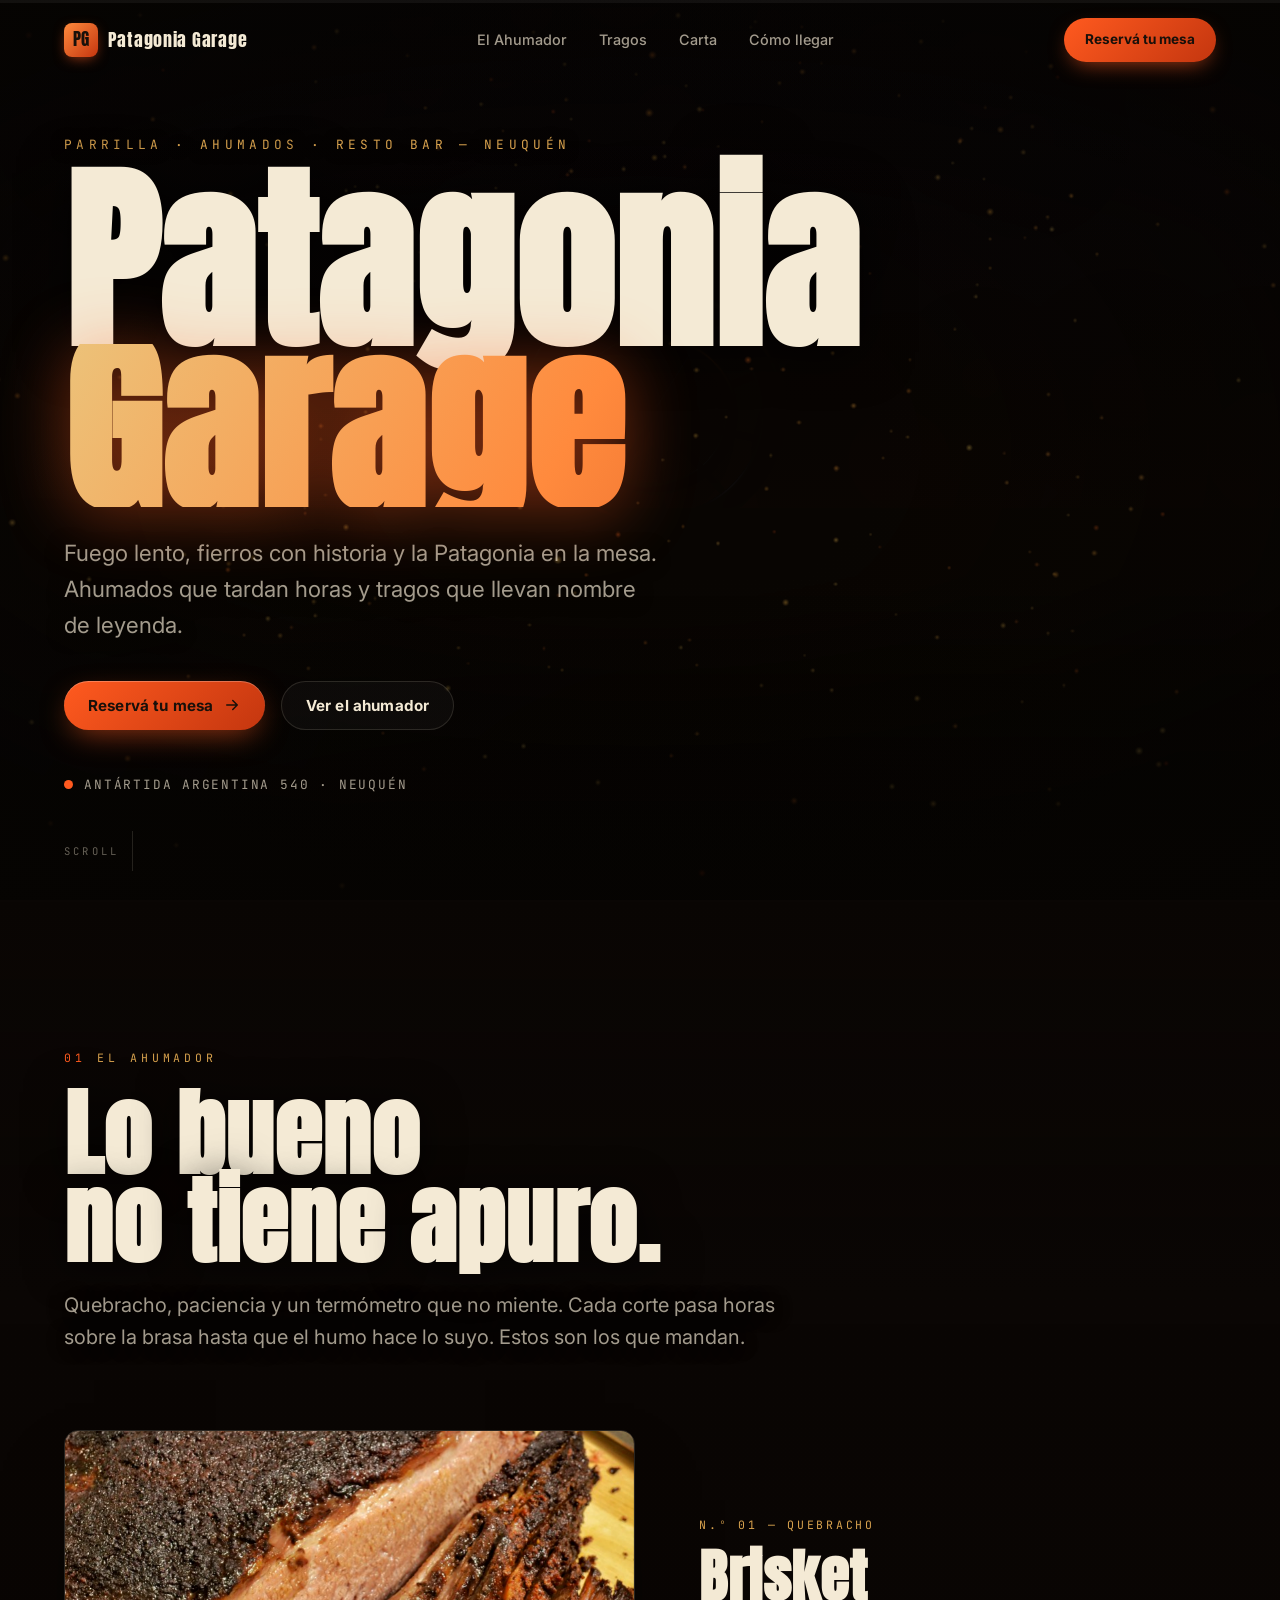
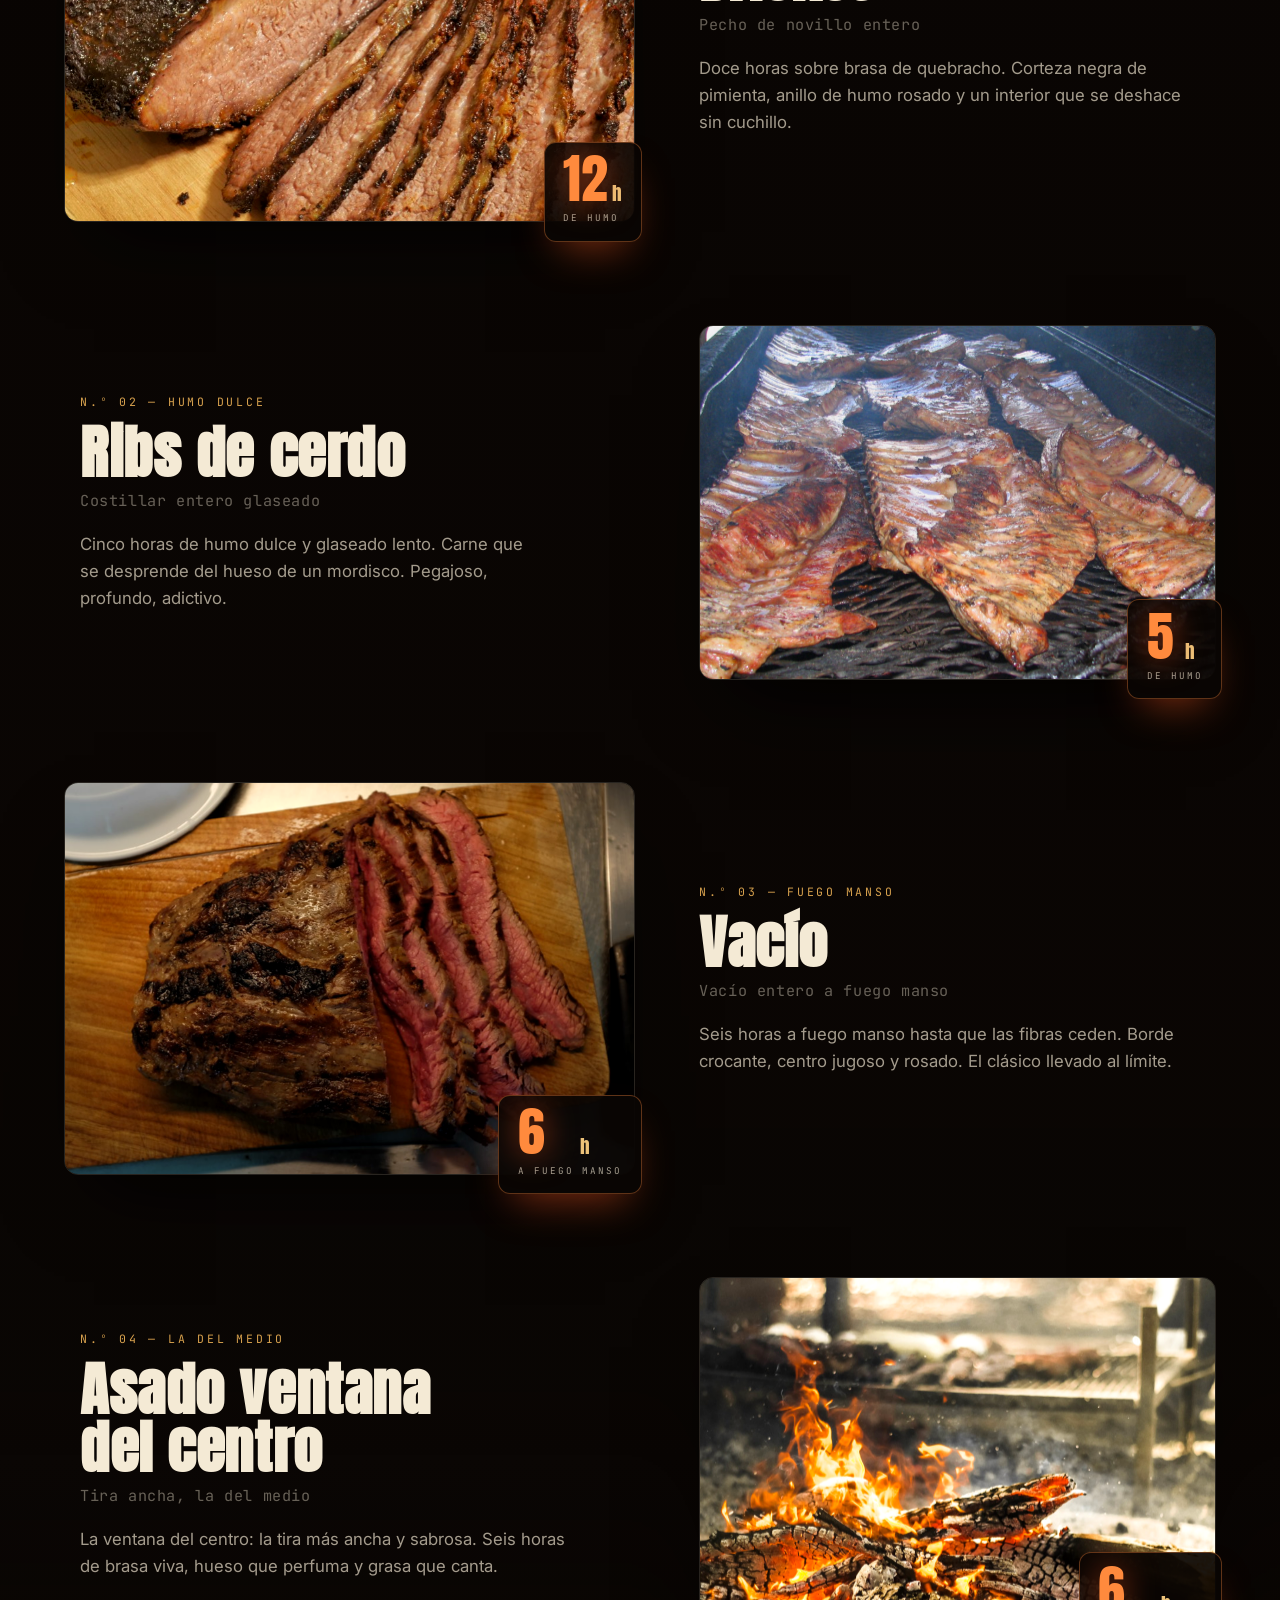
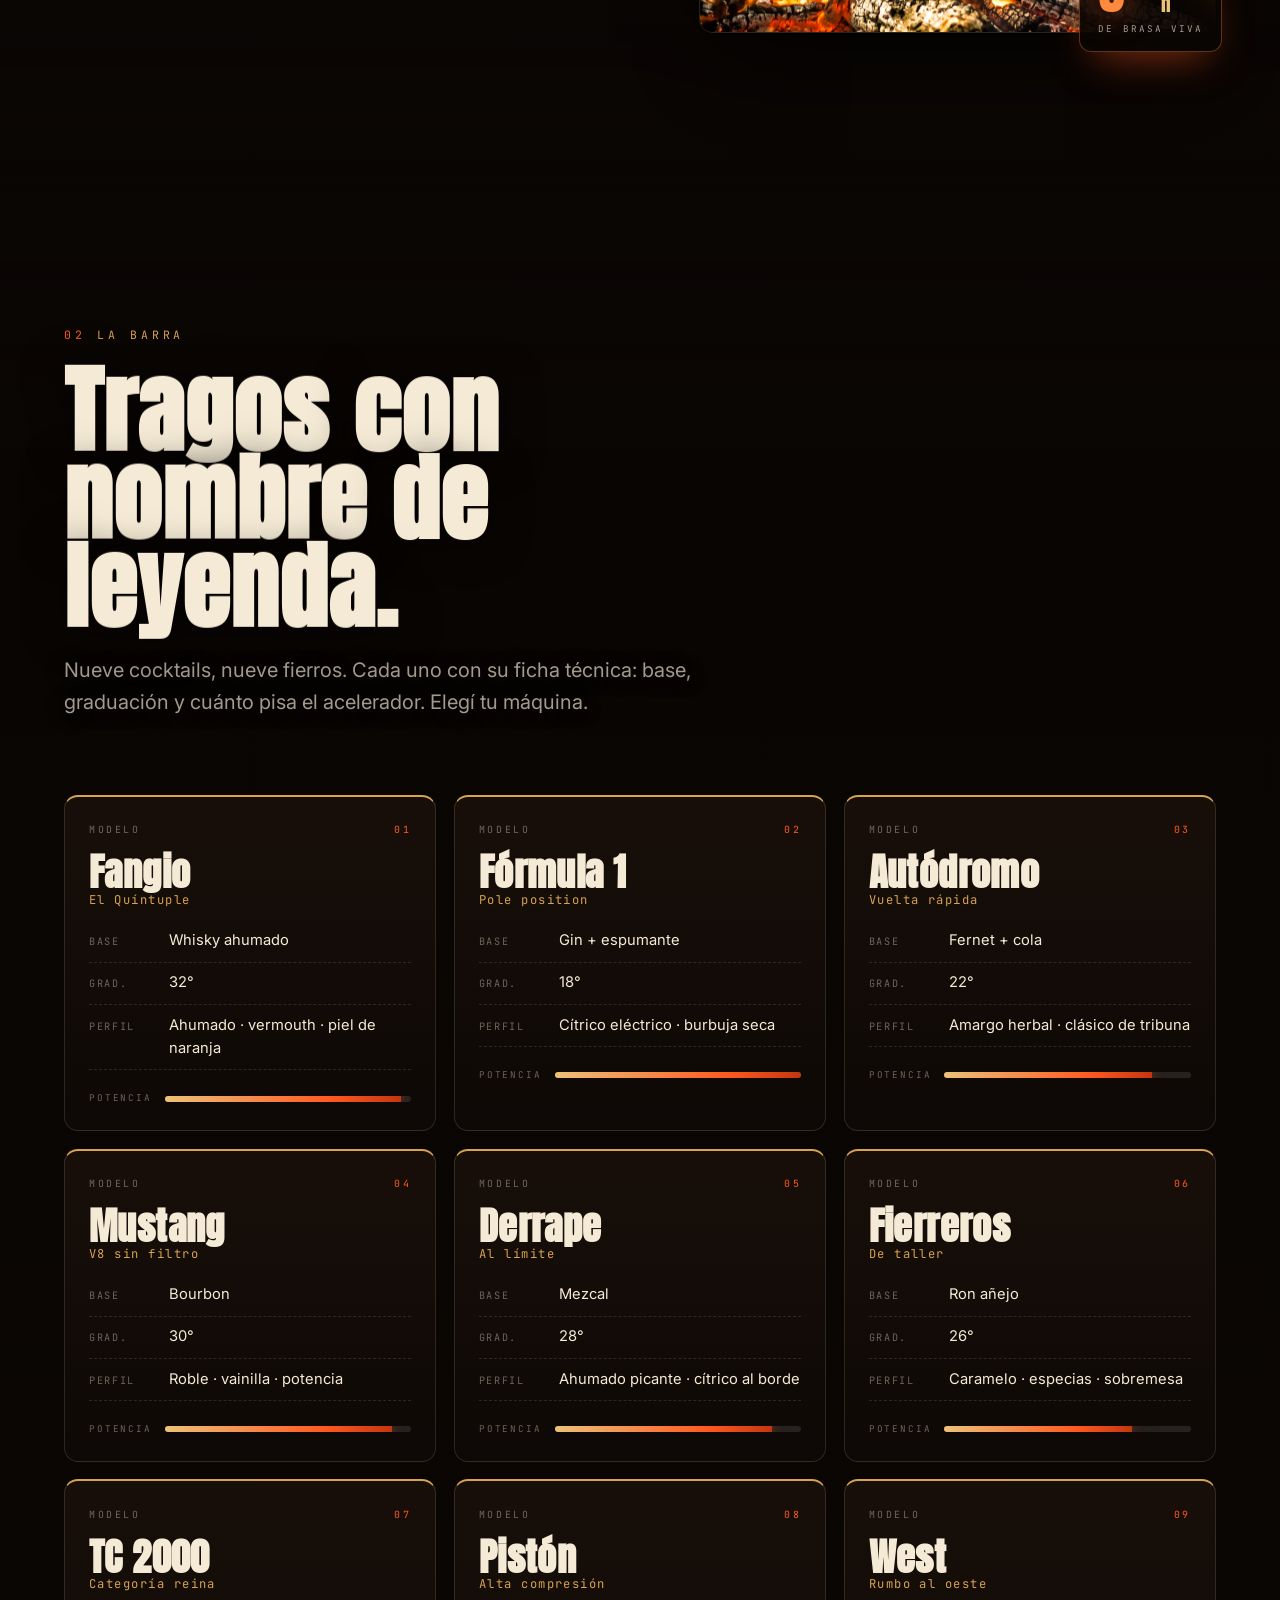
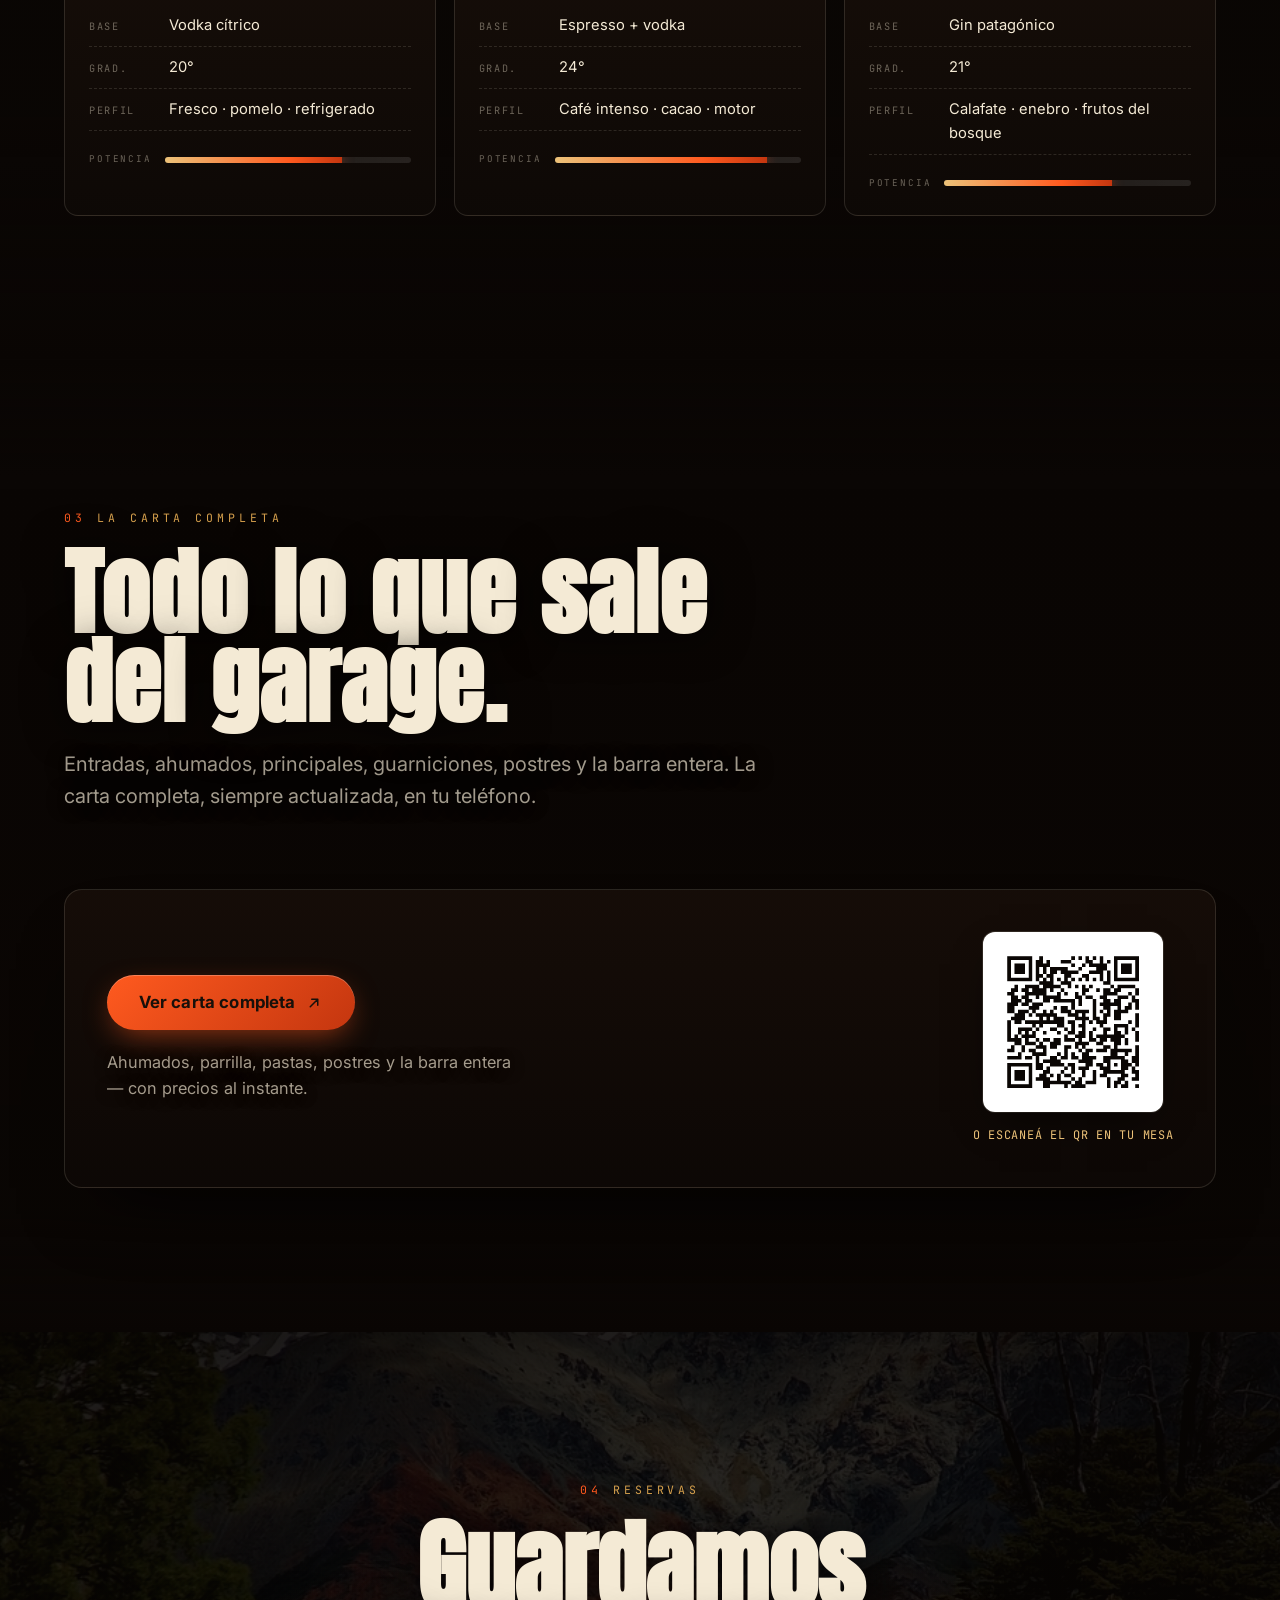
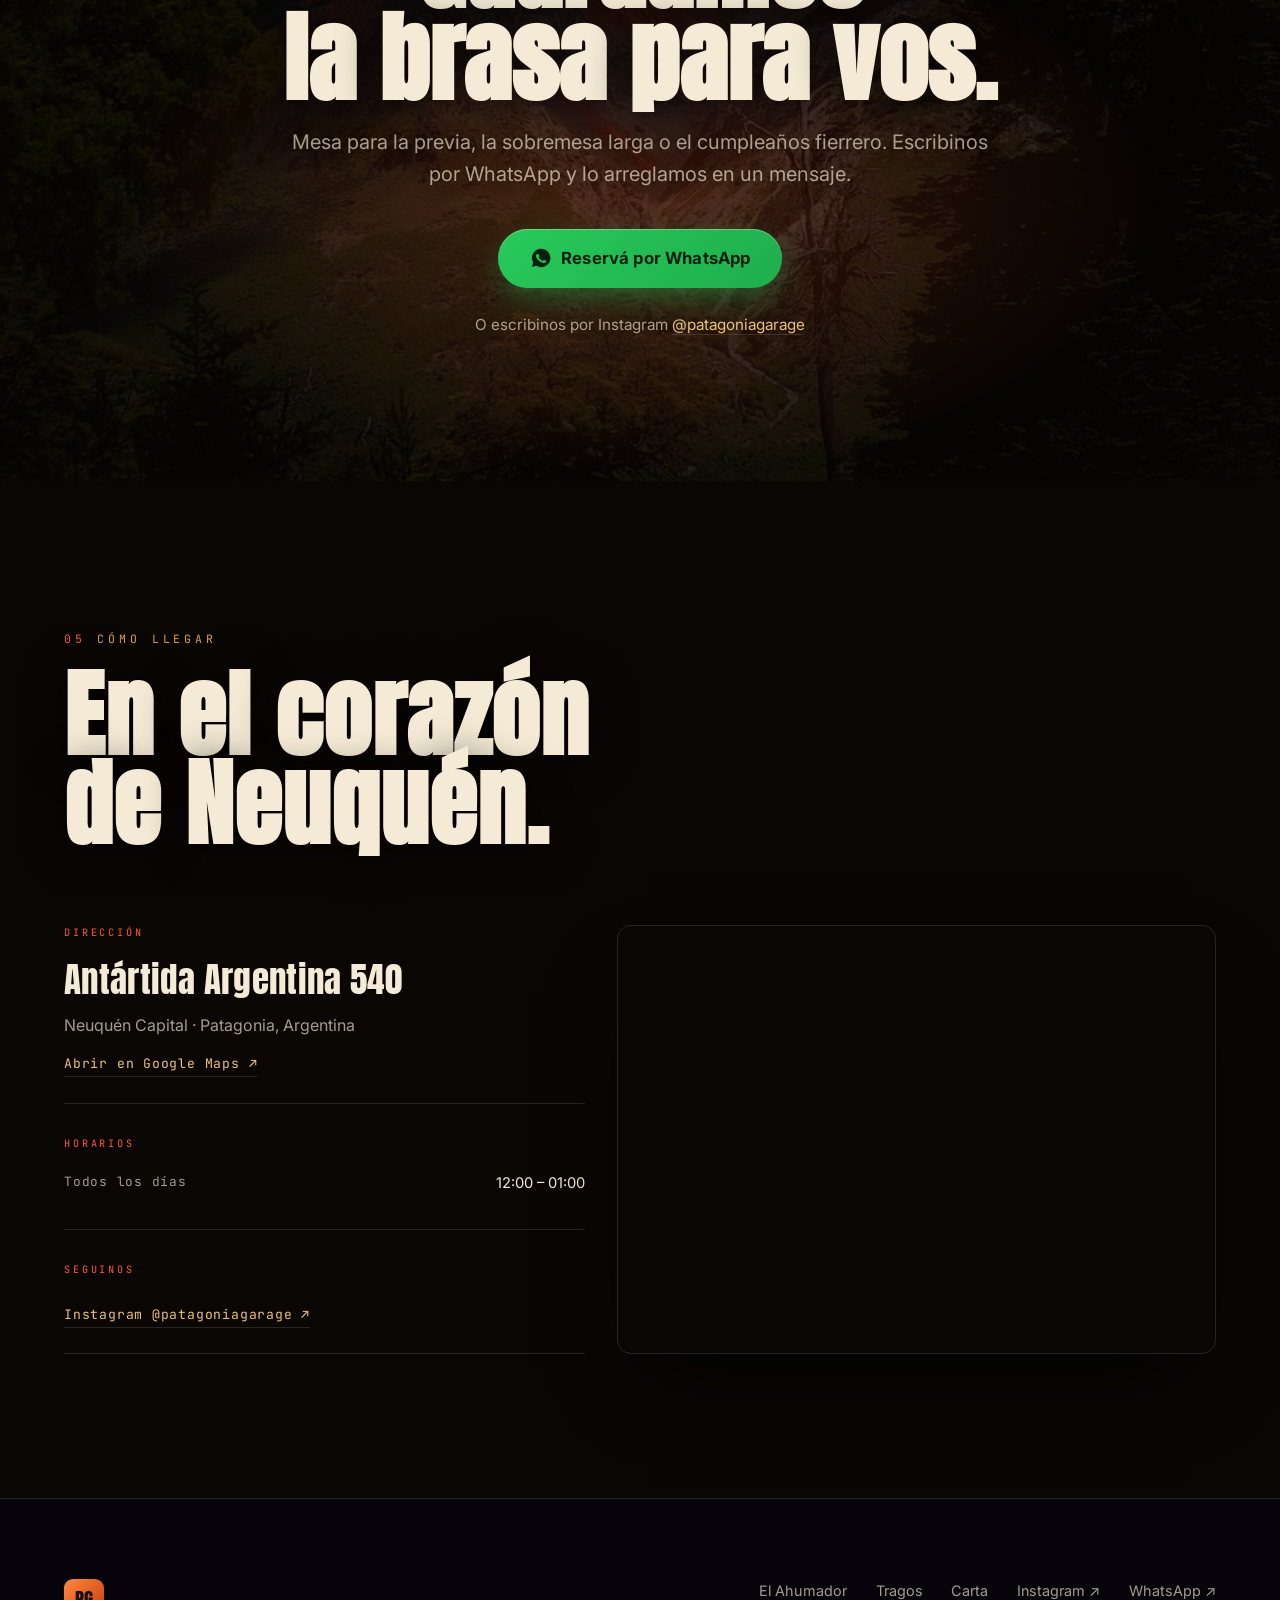
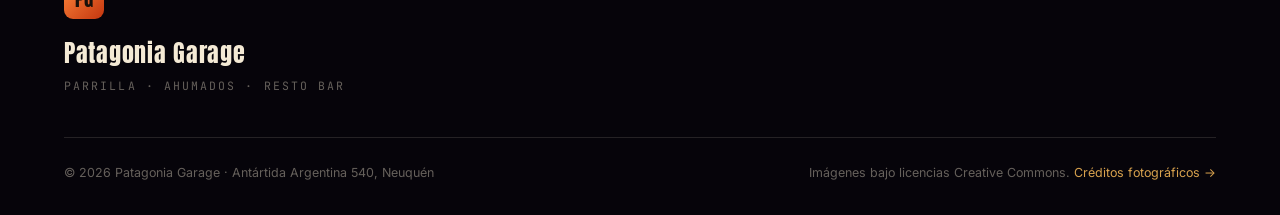
==== commit 54544714: "Carta como página /carta con QR, idioma ES/EN y tema claro/oscuro - Nueva página /carta/index.html: " ====
--- a/index.html
+++ b/index.html
@@ -16,7 +16,7 @@
   <link rel="preconnect" href="https://fonts.gstatic.com" crossorigin />
   <link rel="stylesheet" href="https://fonts.googleapis.com/css2?family=Anton&family=Inter:wght@300;400;500;600;700;800&family=JetBrains+Mono:wght@400;500;700&display=swap" />
 
-  <link rel="stylesheet" href="styles.css?v=20260602" />
+  <link rel="stylesheet" href="styles.css?v=20260603" />
 </head>
 <body>
   <a class="skip-link" href="#ahumador">Saltar al contenido</a>
@@ -28,12 +28,6 @@
       <span class="splash-line"></span>
       <span class="splash-word">PATAGONIA GARAGE</span>
     </div>
-  </div>
-
-  <!-- Custom cursor -->
-  <div class="cursor" data-cursor-root aria-hidden="true">
-    <span class="cursor-dot"></span>
-    <span class="cursor-ring"></span>
   </div>
 
   <!-- Scroll progress -->
@@ -309,16 +303,25 @@
         <h2 class="section-title" data-split="words">Todo lo que sale<br>del garage.</h2>
         <p class="section-lead" data-reveal>
           Entradas, ahumados, principales, guarniciones, postres y la barra entera.
-          Elegí una categoría y mirá los precios al instante.
-        </p>
-      </div>
-
-      <div class="carta-menu" data-menu-root data-reveal>
-        <div class="carta-tabs" data-menu-tabs role="tablist" aria-label="Categorías de la carta"></div>
-        <div class="carta-panels" data-menu-panels aria-live="polite">
-          <p class="carta-loading">Cargando la carta…</p>
+          La carta completa, siempre actualizada, en tu teléfono.
+        </p>
+      </div>
+
+      <div class="carta-access" data-reveal>
+        <div class="carta-access-text">
+          <a class="btn btn-fire btn-lg" href="/carta" target="_blank" rel="noopener">
+            <span>Ver carta completa</span>
+            <svg viewBox="0 0 24 24" width="18" height="18" aria-hidden="true"><path d="M7 17 17 7M9 7h8v8" fill="none" stroke="currentColor" stroke-width="2" stroke-linecap="round" stroke-linejoin="round"/></svg>
+          </a>
+          <p class="carta-access-hint">
+            Ahumados, parrilla, pastas, postres y la barra entera — con precios al instante.
+          </p>
         </div>
-        <p class="carta-note" data-menu-note></p>
+        <figure class="carta-qr">
+          <img src="assets/qr/menu-qr.png" alt="Código QR para abrir la carta digital de Patagonia Garage"
+               width="180" height="180" loading="lazy" decoding="async" />
+          <figcaption>O escaneá el QR en tu mesa</figcaption>
+        </figure>
       </div>
     </section>
 
@@ -359,10 +362,7 @@
           <div class="info-block">
             <span class="info-label">Horarios</span>
             <ul class="info-hours" data-hours>
-              <li><span>Mar – Jue</span><span>19:30 – 00:30</span></li>
-              <li><span>Vie – Sáb</span><span>12:30 – 15:30 · 19:30 – 01:30</span></li>
-              <li><span>Domingo</span><span>12:30 – 16:00</span></li>
-              <li><span>Lunes</span><span>Cerrado</span></li>
+              <li><span>Todos los días</span><span>12:00 – 01:00</span></li>
             </ul>
           </div>
           <div class="info-block">
@@ -407,8 +407,8 @@
   <script defer src="lib/gsap.min.js"></script>
   <script defer src="lib/ScrollTrigger.min.js"></script>
   <script defer src="lib/three.min.js"></script>
-  <script defer src="lib/manifest.js?v=20260602"></script>
-  <script defer src="lib/three-scene.js?v=20260602"></script>
-  <script defer src="main.js?v=20260602"></script>
+  <script defer src="lib/manifest.js?v=20260603"></script>
+  <script defer src="lib/three-scene.js?v=20260603"></script>
+  <script defer src="main.js?v=20260603"></script>
 </body>
 </html>
--- a/styles.css
+++ b/styles.css
@@ -126,19 +126,7 @@
 @keyframes markPulse { to { filter: drop-shadow(0 0 40px rgba(255,90,31,.9)); } }
 @keyframes lineGrow { to { width: min(280px, 60vw); } }
 
-/* 5. Custom cursor -------------------------------------------- */
-.cursor { position: fixed; top: 0; left: 0; z-index: 9999; pointer-events: none;
-  display: none; mix-blend-mode: difference; opacity: 0; transition: opacity .25s var(--ease-out); }
-.cursor.is-ready { opacity: 1; }
-@media (hover: hover) and (pointer: fine) { .cursor { display: block; } }
-.cursor-dot, .cursor-ring { position: fixed; top: 0; left: 0; will-change: transform; }
-.cursor-dot { width: 6px; height: 6px; margin: -3px; background: #fff; border-radius: 50%; }
-.cursor-ring { width: 34px; height: 34px; margin: -17px; border: 1px solid #fff; border-radius: 50%;
-  transition: width .35s var(--ease-out), height .35s var(--ease-out), margin .35s var(--ease-out); }
-.cursor.is-interactive .cursor-ring { width: 56px; height: 56px; margin: -28px; }
-.has-cursor, .has-cursor a, .has-cursor button { cursor: none; }
-
-/* 6. Scroll progress ------------------------------------------ */
+/* 5. Scroll progress ------------------------------------------ */
 .scroll-progress { position: fixed; top: 0; left: 0; right: 0; height: 3px; z-index: 200;
   background: rgba(255,255,255,0.05); pointer-events: none; }
 .scroll-progress span { display: block; height: 100%; transform-origin: 0 0; transform: scaleX(0);
@@ -341,77 +329,31 @@
   background: linear-gradient(90deg, var(--brass-2), var(--ember) 70%, var(--ember-deep));
   box-shadow: 0 0 12px rgba(255,90,31,.6); transition: width 1.3s var(--ease-out); }
 
-/* 13. CARTA (carta digital integrada) ------------------------- */
+/* 13. CARTA (acceso a la carta digital + QR) ------------------ */
 .carta { background: linear-gradient(180deg, transparent, rgba(10,6,4,.5) 12%, rgba(10,6,4,.62) 88%, transparent); }
-.carta-menu { position: relative; }
-
-/* Tabs — chips horizontales con scroll en mobile */
-.carta-tabs {
-  position: sticky; top: 58px; z-index: 6;
-  display: flex; gap: .55rem; flex-wrap: nowrap; overflow-x: auto; overflow-y: hidden;
-  padding: .7rem clamp(.2rem, 2vw, .4rem); margin: 0 calc(var(--pad) * -1) 1.8rem; padding-inline: var(--pad);
-  scroll-snap-type: x proximity; -webkit-overflow-scrolling: touch;
-  scrollbar-width: none;
-  background: linear-gradient(180deg, rgba(10,6,4,.92), rgba(10,6,4,.78) 70%, transparent);
-  backdrop-filter: blur(10px) saturate(1.15);
-  -webkit-mask-image: linear-gradient(90deg, transparent, #000 4%, #000 96%, transparent);
-          mask-image: linear-gradient(90deg, transparent, #000 4%, #000 96%, transparent);
-}
-.carta-tabs::-webkit-scrollbar { display: none; }
-.carta-tab {
-  flex: 0 0 auto; scroll-snap-align: start;
-  padding: .6rem 1.05rem; border-radius: 999px;
-  font-family: var(--mono); font-size: .76rem; letter-spacing: .08em; text-transform: uppercase;
-  color: var(--text-mute); white-space: nowrap;
-  background: rgba(255,255,255,.035); border: 1px solid var(--line);
-  transition: color .3s, background .3s, border-color .3s, transform .3s var(--ease-soft);
-}
-.carta-tab:hover { color: var(--text); border-color: var(--brass); }
-.carta-tab[aria-selected="true"] {
-  color: #18100a; font-weight: 700; border-color: transparent;
-  background: linear-gradient(135deg, var(--ember-2), var(--ember-deep));
-  box-shadow: 0 8px 22px -8px rgba(255,90,31,.7);
-}
-
-/* Panels */
-.carta-panels { min-height: 240px; }
-.carta-panel { display: none; animation: cartaFade .5s var(--ease-out); }
-.carta-panel.is-active { display: block; }
-@keyframes cartaFade { from { opacity: 0; transform: translateY(14px); } to { opacity: 1; transform: none; } }
-.carta-panel-head {
-  font-family: var(--mono); font-size: .72rem; letter-spacing: .12em;
-  color: var(--brass-2); margin-bottom: 1.2rem; padding-left: .1rem;
-}
-.carta-panel-head::before { content: "↳ "; color: var(--ember); }
-
-.carta-list { display: grid; gap: 0; }
-.carta-item {
-  display: flex; align-items: baseline; justify-content: space-between; gap: 1rem;
-  padding: .95rem .2rem; border-bottom: 1px dashed var(--line);
-}
-.carta-item:last-child { border-bottom: 0; }
-.carta-item-main { min-width: 0; }
-.carta-item-name {
-  display: block; font-family: var(--sans); font-weight: 600; font-size: 1.04rem;
-  letter-spacing: .005em; color: var(--text); text-wrap: balance;
-}
-.carta-item-desc { display: block; margin-top: .2rem; font-size: .88rem; color: var(--text-mute); text-wrap: pretty; }
-.carta-item-price {
-  flex: 0 0 auto; font-family: var(--display); font-size: clamp(1.15rem, 3.5vw, 1.5rem);
-  letter-spacing: .01em; line-height: 1; white-space: nowrap;
-  background: linear-gradient(120deg, var(--brass-2), var(--ember-2));
-  -webkit-background-clip: text; background-clip: text; color: transparent;
-}
-.carta-note { margin-top: 2rem; font-family: var(--mono); font-size: .72rem; letter-spacing: .04em;
-  color: var(--text-dim); text-align: center; }
-.carta-loading, .carta-fallback { font-family: var(--mono); font-size: .85rem; color: var(--text-mute);
-  padding: 2rem .2rem; text-align: center; }
-.carta-fallback a { color: var(--brass-2); border-bottom: 1px solid var(--line); }
-
-/* Carta: 2 columnas en pantallas anchas para categorías largas */
-@media (min-width: 860px) {
-  .carta-list { grid-template-columns: repeat(2, 1fr); column-gap: clamp(2.5rem, 5vw, 4.5rem); }
-  .carta-item { padding-inline: 0; }
+.carta-access {
+  display: grid; gap: clamp(2rem, 5vw, 3rem); align-items: center;
+  padding: clamp(1.8rem, 4vw, 2.6rem);
+  border: 1px solid var(--line); border-radius: 18px;
+  background: linear-gradient(180deg, rgba(26,16,10,.78), rgba(14,9,6,.82));
+  box-shadow: 0 40px 80px -40px rgba(0,0,0,.9);
+}
+.carta-access-text .btn { margin-bottom: 1.2rem; }
+.carta-access-hint { color: var(--text-mute); font-size: 1.02rem; max-width: 42ch;
+  text-shadow: 0 2px 14px rgba(0,0,0,.6); }
+.carta-qr {
+  display: flex; flex-direction: column; align-items: center; gap: .9rem;
+  text-align: center; margin: 0;
+}
+.carta-qr img {
+  width: clamp(140px, 38vw, 180px); height: auto; border-radius: 12px;
+  padding: 10px; background: #fff;
+  box-shadow: 0 16px 40px -16px rgba(0,0,0,.8), 0 0 0 1px var(--line);
+}
+.carta-qr figcaption { font-family: var(--mono); font-size: .74rem; letter-spacing: .06em;
+  color: var(--brass-2); text-transform: uppercase; }
+@media (min-width: 760px) {
+  .carta-access { grid-template-columns: 1.3fr auto; }
 }
 
 /* 14. RESERVAS ------------------------------------------------ */
